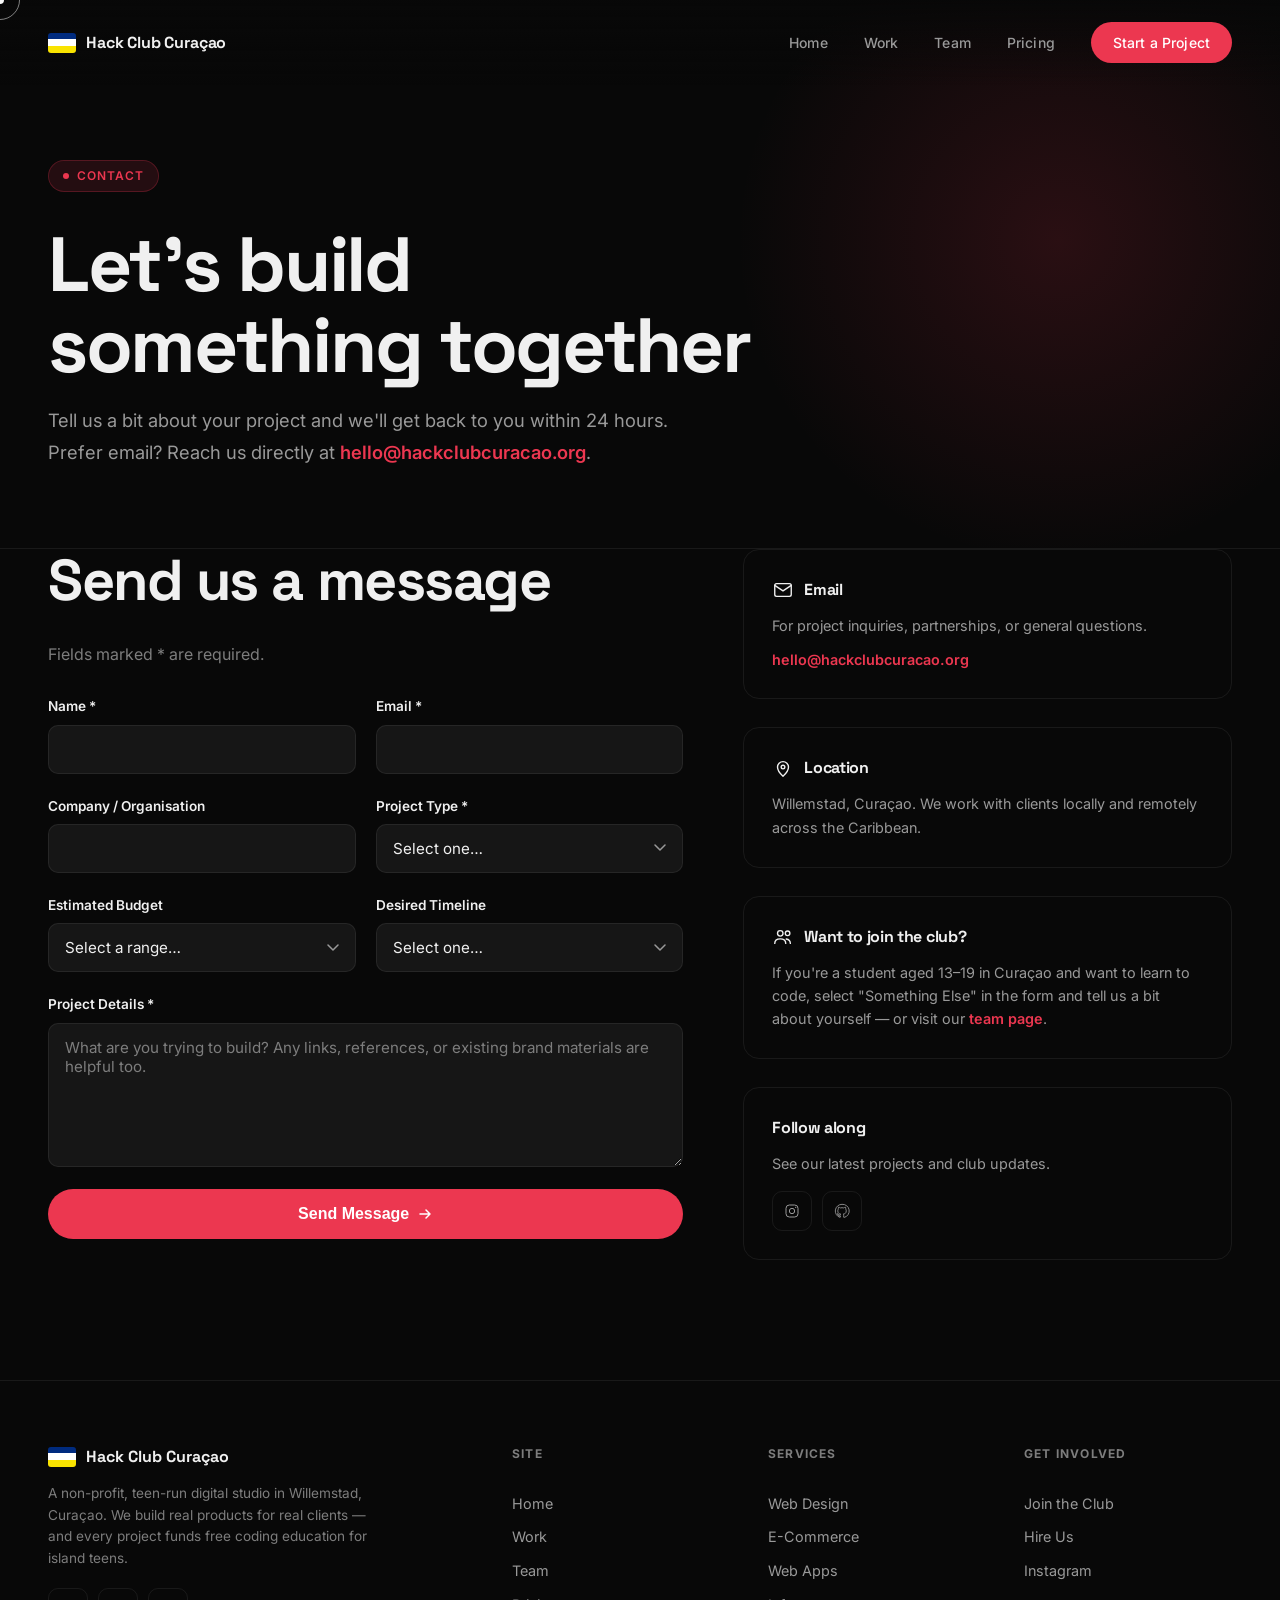
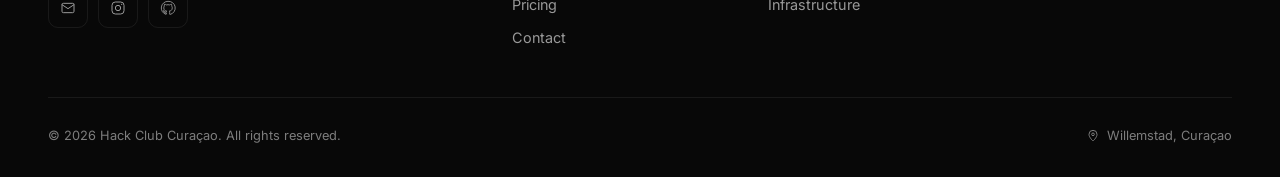
==== contact.html @ d3ace127 "lowk cooked" ====
<!DOCTYPE html>
<html lang="en">
<head>
  <meta charset="UTF-8" />
  <meta name="viewport" content="width=device-width, initial-scale=1.0" />
  <title>Contact — Hack Club Curaçao</title>
  <meta name="description" content="Get in touch with Hack Club Curaçao to start a project, ask about joining the club, or say hello. We typically reply within 24 hours." />
  <link rel="preconnect" href="https://fonts.googleapis.com" />
  <link rel="preconnect" href="https://fonts.gstatic.com" crossorigin />
  <link href="https://fonts.googleapis.com/css2?family=Inter:wght@300;400;500;600;700;800;900&family=Space+Grotesk:wght@400;500;600;700&display=swap" rel="stylesheet" />
  <link rel="stylesheet" href="assets/css/style.css" />
</head>
<body>

  <a href="#main" class="skip-link">Skip to content</a>
  <div class="progress-bar" id="progress"></div>

  <!-- Nav -->
  <nav id="nav">
    <a href="index.html" class="nav-logo">
      <div class="nav-logo-flag">
        <div class="flag-blue"></div>
        <div class="flag-white"></div>
        <div class="flag-yellow"></div>
      </div>
      Hack Club Curaçao
    </a>
    <button id="navToggle" class="nav-toggle" aria-label="Toggle navigation menu" aria-expanded="false" aria-controls="navLinks">
      <svg class="icon icon-menu" viewBox="0 0 24 24" fill="none" xmlns="http://www.w3.org/2000/svg" aria-hidden="true"><path d="M3 6h18M3 12h18M3 18h18" stroke="currentColor" stroke-width="1.8" stroke-linecap="round"/></svg>
      <svg class="icon icon-close" viewBox="0 0 24 24" fill="none" xmlns="http://www.w3.org/2000/svg" aria-hidden="true"><path d="M6 6l12 12M18 6L6 18" stroke="currentColor" stroke-width="1.8" stroke-linecap="round"/></svg>
    </button>
    <div class="nav-links" id="navLinks">
      <a href="index.html">Home</a>
      <a href="work.html">Work</a>
      <a href="team.html">Team</a>
      <a href="pricing.html">Pricing</a>
      <a href="contact.html" class="nav-cta active">Start a Project</a>
    </div>
  </nav>

  <main id="main">

  <!-- Page Hero -->
  <section class="page-hero">
    <div class="hero-glow"></div>
    <div class="hero-content">
      <div class="hero-eyebrow">
        <span class="hero-eyebrow-dot"></span>
        Contact
      </div>
      <h1>Let's build<br/>something together</h1>
      <p class="hero-sub">
        Tell us a bit about your project and we'll get back to you within 24 hours.
        Prefer email? Reach us directly at <a href="mailto:hello@hackclubcuracao.org" style="color:var(--red);text-decoration:none;font-weight:600">hello@hackclubcuracao.org</a>.
      </p>
    </div>
  </section>

  <!-- Contact Grid -->
  <section style="padding-top:0">
    <div class="contact-grid">

      <form class="contact-form reveal" id="contactForm">
        <h2 style="margin-bottom:8px">Send us a message</h2>
        <p style="color:var(--muted);margin-bottom:8px">Fields marked * are required.</p>

        <div class="field-row">
          <div class="field">
            <label for="name">Name *</label>
            <input type="text" id="name" name="name" required autocomplete="name" />
          </div>
          <div class="field">
            <label for="email">Email *</label>
            <input type="email" id="email" name="email" required autocomplete="email" />
          </div>
        </div>

        <div class="field-row">
          <div class="field">
            <label for="company">Company / Organisation</label>
            <input type="text" id="company" name="company" autocomplete="organization" />
          </div>
          <div class="field">
            <label for="projectType">Project Type *</label>
            <select id="projectType" name="projectType" required>
              <option value="" selected disabled>Select one…</option>
              <option value="landing">Landing Page / Marketing Site</option>
              <option value="ecommerce">E-Commerce Store</option>
              <option value="webapp">Web Application</option>
              <option value="infra">Back-End / Infrastructure</option>
              <option value="audit">Security / Performance Audit</option>
              <option value="ai">AI Integration</option>
              <option value="other">Something Else</option>
            </select>
          </div>
        </div>

        <div class="field-row">
          <div class="field">
            <label for="budget">Estimated Budget</label>
            <select id="budget" name="budget">
              <option value="" selected disabled>Select a range…</option>
              <option value="under-500">Under $500</option>
              <option value="500-1500">$500 – $1,500</option>
              <option value="1500-3000">$1,500 – $3,000</option>
              <option value="3000-plus">$3,000+</option>
              <option value="not-sure">Not sure yet</option>
            </select>
          </div>
          <div class="field">
            <label for="timeline">Desired Timeline</label>
            <select id="timeline" name="timeline">
              <option value="" selected disabled>Select one…</option>
              <option value="asap">As soon as possible</option>
              <option value="1month">Within a month</option>
              <option value="flexible">Flexible</option>
            </select>
          </div>
        </div>

        <div class="field">
          <label for="message">Project Details *</label>
          <textarea id="message" name="message" rows="6" required placeholder="What are you trying to build? Any links, references, or existing brand materials are helpful too."></textarea>
        </div>

        <button type="submit" class="btn-primary btn-block">
          Send Message
          <svg width="16" height="16" viewBox="0 0 16 16" fill="none" aria-hidden="true"><path d="M3 8h10M9 4l4 4-4 4" stroke="currentColor" stroke-width="1.5" stroke-linecap="round" stroke-linejoin="round"/></svg>
        </button>

        <p class="form-note" id="formStatus" role="status" hidden></p>
      </form>

      <div class="contact-info reveal">

        <div class="info-card">
          <h3>
            <svg class="icon" viewBox="0 0 24 24" fill="none" xmlns="http://www.w3.org/2000/svg" aria-hidden="true"><rect x="3" y="5" width="18" height="14" rx="2" stroke="currentColor" stroke-width="1.5"/><path d="M3 7l9 6 9-6" stroke="currentColor" stroke-width="1.5" stroke-linecap="round" stroke-linejoin="round"/></svg>
            Email
          </h3>
          <p>For project inquiries, partnerships, or general questions.</p>
          <a href="mailto:hello@hackclubcuracao.org" style="color:var(--red);text-decoration:none;font-weight:600">hello@hackclubcuracao.org</a>
        </div>

        <div class="info-card">
          <h3>
            <svg class="icon" viewBox="0 0 24 24" fill="none" xmlns="http://www.w3.org/2000/svg" aria-hidden="true"><path d="M12 21s-6-5.2-6-10a6 6 0 1 1 12 0c0 4.8-6 10-6 10z" stroke="currentColor" stroke-width="1.5" stroke-linejoin="round"/><circle cx="12" cy="11" r="2" stroke="currentColor" stroke-width="1.5"/></svg>
            Location
          </h3>
          <p>Willemstad, Curaçao. We work with clients locally and remotely across the Caribbean.</p>
        </div>

        <div class="info-card">
          <h3>
            <svg class="icon" viewBox="0 0 24 24" fill="none" xmlns="http://www.w3.org/2000/svg" aria-hidden="true"><circle cx="9" cy="8" r="3" stroke="currentColor" stroke-width="1.5"/><path d="M3 19c0-3 2.5-5 6-5s6 2 6 5" stroke="currentColor" stroke-width="1.5" stroke-linecap="round"/><circle cx="17" cy="8" r="2.5" stroke="currentColor" stroke-width="1.5"/><path d="M15.5 14.2c2.5.4 4.5 2.2 4.5 4.8" stroke="currentColor" stroke-width="1.5" stroke-linecap="round"/></svg>
            Want to join the club?
          </h3>
          <p>If you're a student aged 13–19 in Curaçao and want to learn to code, select "Something Else" in the form and tell us a bit about yourself — or visit our <a href="team.html#join" style="color:var(--red);text-decoration:none;font-weight:600">team page</a>.</p>
        </div>

        <div class="info-card">
          <h3>Follow along</h3>
          <p>See our latest projects and club updates.</p>
          <div class="info-socials">
            <a href="https://instagram.com/hackclubcuracao" aria-label="Hack Club Curaçao on Instagram" target="_blank" rel="noopener">
              <svg class="icon-sm" viewBox="0 0 24 24" fill="none" xmlns="http://www.w3.org/2000/svg" aria-hidden="true"><rect x="3" y="3" width="18" height="18" rx="5" stroke="currentColor" stroke-width="1.5"/><circle cx="12" cy="12" r="4" stroke="currentColor" stroke-width="1.5"/><circle cx="17.5" cy="6.5" r="1" fill="currentColor"/></svg>
            </a>
            <a href="https://github.com/" aria-label="Hack Club Curaçao on GitHub" target="_blank" rel="noopener">
              <svg class="icon-sm" viewBox="0 0 24 24" fill="none" xmlns="http://www.w3.org/2000/svg" aria-hidden="true"><path d="M12 2a10 10 0 0 0-3.16 19.5c.5.1.68-.22.68-.48v-1.7c-2.78.6-3.37-1.18-3.37-1.18-.46-1.16-1.11-1.47-1.11-1.47-.91-.62.07-.6.07-.6 1 .07 1.53 1.03 1.53 1.03.9 1.52 2.36 1.08 2.94.83.09-.65.35-1.08.63-1.33-2.22-.25-4.55-1.11-4.55-4.92 0-1.09.39-1.98 1.03-2.68-.1-.25-.45-1.27.1-2.65 0 0 .84-.27 2.75 1.02a9.6 9.6 0 0 1 5 0c1.91-1.29 2.75-1.02 2.75-1.02.55 1.38.2 2.4.1 2.65.64.7 1.03 1.59 1.03 2.68 0 3.82-2.34 4.66-4.57 4.91.36.31.68.92.68 1.85v2.75c0 .26.18.58.69.48A10 10 0 0 0 12 2z" stroke="currentColor" stroke-width="1.3" stroke-linejoin="round"/></svg>
            </a>
          </div>
        </div>

      </div>
    </div>
  </section>

  </main>

  <!-- Footer -->
  <footer>
    <div class="footer-grid">
      <div class="footer-brand">
        <a href="index.html" class="footer-logo">
          <div class="nav-logo-flag">
            <div class="flag-blue"></div>
            <div class="flag-white"></div>
            <div class="flag-yellow"></div>
          </div>
          Hack Club Curaçao
        </a>
        <p class="footer-sub">A non-profit, teen-run digital studio in Willemstad, Curaçao. We build real products for real clients — and every project funds free coding education for island teens.</p>
        <div class="info-socials">
          <a href="mailto:hello@hackclubcuracao.org" aria-label="Email Hack Club Curaçao">
            <svg class="icon-sm" viewBox="0 0 24 24" fill="none" xmlns="http://www.w3.org/2000/svg" aria-hidden="true"><rect x="3" y="5" width="18" height="14" rx="2" stroke="currentColor" stroke-width="1.5"/><path d="M3 7l9 6 9-6" stroke="currentColor" stroke-width="1.5" stroke-linecap="round" stroke-linejoin="round"/></svg>
          </a>
          <a href="https://instagram.com/hackclubcuracao" aria-label="Hack Club Curaçao on Instagram" target="_blank" rel="noopener">
            <svg class="icon-sm" viewBox="0 0 24 24" fill="none" xmlns="http://www.w3.org/2000/svg" aria-hidden="true"><rect x="3" y="3" width="18" height="18" rx="5" stroke="currentColor" stroke-width="1.5"/><circle cx="12" cy="12" r="4" stroke="currentColor" stroke-width="1.5"/><circle cx="17.5" cy="6.5" r="1" fill="currentColor"/></svg>
          </a>
          <a href="https://github.com/" aria-label="Hack Club Curaçao on GitHub" target="_blank" rel="noopener">
            <svg class="icon-sm" viewBox="0 0 24 24" fill="none" xmlns="http://www.w3.org/2000/svg" aria-hidden="true"><path d="M12 2a10 10 0 0 0-3.16 19.5c.5.1.68-.22.68-.48v-1.7c-2.78.6-3.37-1.18-3.37-1.18-.46-1.16-1.11-1.47-1.11-1.47-.91-.62.07-.6.07-.6 1 .07 1.53 1.03 1.53 1.03.9 1.52 2.36 1.08 2.94.83.09-.65.35-1.08.63-1.33-2.22-.25-4.55-1.11-4.55-4.92 0-1.09.39-1.98 1.03-2.68-.1-.25-.45-1.27.1-2.65 0 0 .84-.27 2.75 1.02a9.6 9.6 0 0 1 5 0c1.91-1.29 2.75-1.02 2.75-1.02.55 1.38.2 2.4.1 2.65.64.7 1.03 1.59 1.03 2.68 0 3.82-2.34 4.66-4.57 4.91.36.31.68.92.68 1.85v2.75c0 .26.18.58.69.48A10 10 0 0 0 12 2z" stroke="currentColor" stroke-width="1.3" stroke-linejoin="round"/></svg>
          </a>
        </div>
      </div>
      <div class="footer-col">
        <h4>Site</h4>
        <a href="index.html">Home</a>
        <a href="work.html">Work</a>
        <a href="team.html">Team</a>
        <a href="pricing.html">Pricing</a>
        <a href="contact.html">Contact</a>
      </div>
      <div class="footer-col">
        <h4>Services</h4>
        <a href="index.html#services">Web Design</a>
        <a href="index.html#services">E-Commerce</a>
        <a href="index.html#services">Web Apps</a>
        <a href="index.html#services">Infrastructure</a>
      </div>
      <div class="footer-col">
        <h4>Get Involved</h4>
        <a href="team.html#join">Join the Club</a>
        <a href="contact.html">Hire Us</a>
        <a href="https://instagram.com/hackclubcuracao" target="_blank" rel="noopener">Instagram</a>
      </div>
    </div>
    <div class="footer-bottom">
      <div>© 2026 Hack Club Curaçao. All rights reserved.</div>
      <div class="footer-bottom-links">
        <span style="display:inline-flex;align-items:center;gap:6px"><svg class="icon-sm" viewBox="0 0 24 24" fill="none" xmlns="http://www.w3.org/2000/svg" aria-hidden="true"><path d="M12 21s-6-5.2-6-10a6 6 0 1 1 12 0c0 4.8-6 10-6 10z" stroke="currentColor" stroke-width="1.5" stroke-linejoin="round"/><circle cx="12" cy="11" r="2" stroke="currentColor" stroke-width="1.5"/></svg>Willemstad, Curaçao</span>
      </div>
    </div>
  </footer>

  <script src="assets/js/main.js"></script>
</body>
</html>
---- assets/css/style.css ----
/* ============================================================
   HACK CLUB CURAÇAO — SHARED DESIGN SYSTEM
   Dark, high-contrast, Hack Club red (#ec3750) accent.
   Fonts: Inter (body) + Space Grotesk (display)
   ============================================================ */

*, *::before, *::after { box-sizing: border-box; margin: 0; padding: 0; }

:root {
  --red: #ec3750;
  --red-dim: #c42d42;
  --bg: #080808;
  --bg2: #0f0f0f;
  --bg3: #161616;
  --surface: #1a1a1a;
  --border: rgba(255,255,255,0.07);
  --border-strong: rgba(255,255,255,0.14);
  --text: #f0f0f0;
  --muted: #7d7d7d;   /* AA-compliant on --bg */
  --mid: #999;
  --success: #33d17a;
  --radius: 16px;
  --max: 1280px;
}

html { scroll-behavior: smooth; }

@media (prefers-reduced-motion: reduce) {
  html { scroll-behavior: auto; }
  *, *::before, *::after {
    animation-duration: .001ms !important;
    animation-iteration-count: 1 !important;
    transition-duration: .001ms !important;
    scroll-behavior: auto !important;
  }
}

body {
  background: var(--bg);
  color: var(--text);
  font-family: 'Inter', sans-serif;
  font-size: 16px;
  line-height: 1.5;
  overflow-x: hidden;
}

img, svg { display: block; max-width: 100%; }
a { cursor: pointer; }
ul { list-style: none; }

/* ─── SKIP LINK (a11y) ─── */
.skip-link {
  position: absolute; left: 50%; top: -60px; transform: translateX(-50%);
  background: var(--red); color: #fff; padding: 10px 20px;
  border-radius: 0 0 10px 10px; font-size: .85rem; font-weight: 600;
  text-decoration: none; z-index: 1000; transition: top .2s;
}
.skip-link:focus { top: 0; }

/* ─── FOCUS STATES (a11y) ─── */
a:focus-visible,
button:focus-visible,
input:focus-visible,
textarea:focus-visible,
select:focus-visible,
.filter-btn:focus-visible,
.faq-question:focus-visible {
  outline: 2px solid var(--red);
  outline-offset: 3px;
  border-radius: 4px;
}

/* ─── CUSTOM CURSOR (desktop only, hover-capable, motion ok) ─── */
@media (hover: hover) and (pointer: fine) {
  body.has-fine-cursor { cursor: none; }
  .cursor {
    position: fixed; top: 0; left: 0; pointer-events: none; z-index: 9999;
    mix-blend-mode: difference;
  }
  .cursor-dot {
    width: 8px; height: 8px; background: #fff; border-radius: 50%;
    position: absolute; transform: translate(-50%,-50%);
    transition: width .15s, height .15s;
  }
  .cursor-ring {
    width: 40px; height: 40px; border: 1.5px solid rgba(255,255,255,0.5);
    border-radius: 50%; position: absolute;
    transform: translate(-50%,-50%);
    transition: width .3s cubic-bezier(.25,.1,.25,1),
                height .3s cubic-bezier(.25,.1,.25,1),
                opacity .3s;
  }
  body.cursor-hover .cursor-dot { width: 16px; height: 16px; }
  body.cursor-hover .cursor-ring { width: 60px; height: 60px; opacity: 0; }
}
@media (prefers-reduced-motion: reduce) {
  body.has-fine-cursor { cursor: auto; }
  .cursor { display: none; }
}

/* ─── NAV ─── */
nav {
  position: fixed; top: 0; left: 0; right: 0; z-index: 100;
  padding: 22px 48px;
  display: flex; align-items: center; justify-content: space-between;
  background: linear-gradient(to bottom, rgba(8,8,8,.95) 0%, transparent 100%);
  transition: background .4s, backdrop-filter .4s, border-color .4s;
}
nav.scrolled {
  background: rgba(8,8,8,.88);
  backdrop-filter: blur(20px);
  border-bottom: 1px solid var(--border);
}
.nav-logo {
  display: flex; align-items: center; gap: 10px;
  font-family: 'Space Grotesk', sans-serif;
  font-weight: 700; font-size: 1rem; letter-spacing: -.01em;
  text-decoration: none; color: var(--text);
  z-index: 110;
}
.nav-logo-flag {
  width: 28px; height: 20px; border-radius: 3px; overflow: hidden;
  display: flex; flex-direction: column; flex-shrink: 0;
}
.flag-blue { flex: 1; background: #002b7f; }
.flag-white { flex: 1; background: #fff; }
.flag-yellow { flex: 1; background: #f9e300; }

.nav-links { display: flex; align-items: center; gap: 36px; }
.nav-links a {
  color: var(--mid); text-decoration: none; font-size: .875rem;
  font-weight: 500; letter-spacing: .01em;
  transition: color .2s;
}
.nav-links a:hover, .nav-links a.active { color: var(--text); }
.nav-links a.active { color: var(--red); }
.nav-cta {
  background: var(--red); color: #fff !important;
  padding: 10px 22px; border-radius: 100px;
  font-size: .875rem; font-weight: 600;
  transition: background .2s, transform .2s !important;
}
.nav-cta:hover { background: var(--red-dim) !important; transform: translateY(-1px); }
.nav-cta.active { color: #fff !important; }

.nav-toggle {
  display: none; align-items: center; justify-content: center;
  width: 44px; height: 44px; border-radius: 12px;
  background: transparent; border: 1px solid var(--border);
  color: var(--text); z-index: 110; flex-shrink: 0;
}
.nav-toggle .icon-close { display: none; }
.nav-toggle.open .icon-menu { display: none; }
.nav-toggle.open .icon-close { display: block; }

/* ─── BUTTONS ─── */
.btn-primary {
  background: var(--red); color: #fff;
  padding: 16px 32px; border-radius: 100px;
  font-size: 1rem; font-weight: 600; text-decoration: none;
  display: inline-flex; align-items: center; gap: 8px;
  transition: background .2s, transform .2s, box-shadow .2s;
  border: none; cursor: pointer; min-height: 44px;
}
.btn-primary:hover {
  background: var(--red-dim); transform: translateY(-2px);
  box-shadow: 0 12px 40px rgba(236,55,80,.35);
}
.btn-ghost {
  color: var(--mid); padding: 16px 24px; border-radius: 100px;
  font-size: 1rem; font-weight: 500; text-decoration: none;
  display: inline-flex; align-items: center; gap: 8px;
  border: 1px solid var(--border);
  transition: color .2s, border-color .2s, transform .2s;
  cursor: pointer; min-height: 44px; background: transparent;
}
.btn-ghost:hover { color: var(--text); border-color: var(--border-strong); transform: translateY(-2px); }
.btn-block { width: 100%; justify-content: center; }

/* ─── HERO (home) ─── */
.hero {
  min-height: 100svh;
  display: flex; flex-direction: column; justify-content: center;
  padding: 140px 48px 80px;
  position: relative; overflow: hidden;
}
.hero-noise {
  position: absolute; inset: 0; pointer-events: none; z-index: 0;
  background-image: url("data:image/svg+xml,%3Csvg viewBox='0 0 256 256' xmlns='http://www.w3.org/2000/svg'%3E%3Cfilter id='n'%3E%3CfeTurbulence type='fractalNoise' baseFrequency='.75' numOctaves='4' stitchTiles='stitch'/%3E%3C/filter%3E%3Crect width='100%25' height='100%25' filter='url(%23n)' opacity='.03'/%3E%3C/svg%3E");
  background-size: 200px;
}
.hero-glow {
  position: absolute; top: -20%; right: -10%;
  width: 700px; height: 700px;
  background: radial-gradient(circle, rgba(236,55,80,.15) 0%, transparent 65%);
  pointer-events: none; z-index: 0;
  animation: glow-pulse 6s ease-in-out infinite;
}
@keyframes glow-pulse {
  0%, 100% { opacity: 1; transform: scale(1); }
  50% { opacity: .7; transform: scale(1.08); }
}
.hero-content { position: relative; z-index: 1; max-width: 1100px; }
.hero-eyebrow {
  display: inline-flex; align-items: center; gap: 8px;
  background: rgba(236,55,80,.12); border: 1px solid rgba(236,55,80,.25);
  color: var(--red); padding: 6px 14px; border-radius: 100px;
  font-size: .75rem; font-weight: 600; letter-spacing: .08em;
  text-transform: uppercase; margin-bottom: 32px;
  opacity: 0; transform: translateY(16px);
  animation: fade-up .6s .1s forwards;
}
.hero-eyebrow-dot {
  width: 6px; height: 6px; background: var(--red);
  border-radius: 50%; animation: blink 1.4s infinite;
}
@keyframes blink { 0%,100%{opacity:1} 50%{opacity:.3} }
.hero-title {
  font-family: 'Space Grotesk', sans-serif;
  font-size: clamp(3rem, 8vw, 7.5rem);
  font-weight: 700; line-height: 1.02; letter-spacing: -.03em;
  margin-bottom: 28px;
}
.hero-title .word {
  display: inline-block;
  opacity: 0; transform: translateY(40px);
  animation: fade-up .7s forwards;
}
.hero-title .accent { color: var(--red); }
.hero-sub {
  font-size: clamp(1rem, 1.8vw, 1.25rem);
  color: var(--mid); max-width: 560px; line-height: 1.7;
  font-weight: 400;
  opacity: 0; transform: translateY(20px);
  animation: fade-up .7s .65s forwards;
}
.hero-actions {
  margin-top: 44px; display: flex; align-items: center; gap: 16px;
  flex-wrap: wrap;
  opacity: 0; transform: translateY(20px);
  animation: fade-up .7s .8s forwards;
}
.hero-scroll {
  position: absolute; bottom: 40px; left: 48px;
  display: flex; align-items: center; gap: 12px;
  color: var(--muted); font-size: .75rem; font-weight: 500;
  letter-spacing: .06em; text-transform: uppercase;
  opacity: 0; animation: fade-in 1s 1.4s forwards;
}
.scroll-line {
  width: 40px; height: 1px; background: var(--muted);
  position: relative; overflow: hidden;
}
.scroll-line::after {
  content: ''; position: absolute; inset: 0;
  background: var(--red);
  animation: slide-right 1.8s ease-in-out infinite;
}
@keyframes slide-right {
  0% { transform: translateX(-100%); }
  100% { transform: translateX(100%); }
}
@keyframes fade-up { to { opacity: 1; transform: translateY(0); } }
@keyframes fade-in { to { opacity: 1; } }

/* ─── PAGE HERO (sub-pages) ─── */
.page-hero {
  padding: 160px 48px 80px;
  position: relative; overflow: hidden;
  border-bottom: 1px solid var(--border);
}
.page-hero-content { position: relative; z-index: 1; max-width: 800px; }
.page-hero h1 {
  font-family: 'Space Grotesk', sans-serif;
  font-size: clamp(2.5rem, 6vw, 5rem);
  font-weight: 700; line-height: 1.05; letter-spacing: -.03em;
  margin-bottom: 20px;
}
.page-hero h1 .accent { color: var(--red); }
.page-hero p {
  color: var(--mid); font-size: clamp(1rem, 1.6vw, 1.15rem);
  line-height: 1.7; max-width: 620px;
}

/* ─── MARQUEE ─── */
.marquee-section {
  border-top: 1px solid var(--border);
  border-bottom: 1px solid var(--border);
  background: var(--bg2);
  padding: 20px 0; overflow: hidden;
}
.marquee-track {
  display: flex; gap: 0;
  animation: marquee 24s linear infinite;
  width: max-content;
}
.marquee-item {
  display: flex; align-items: center; gap: 12px;
  padding: 0 32px; white-space: nowrap;
  font-size: .8rem; font-weight: 600; letter-spacing: .08em;
  text-transform: uppercase; color: var(--muted);
}
.marquee-item span { color: var(--red); font-size: 1.2em; }
@keyframes marquee {
  from { transform: translateX(0); }
  to { transform: translateX(-50%); }
}

/* ─── SECTIONS COMMON ─── */
section { padding: 120px 48px; }
.section-head { display: flex; align-items: flex-end; justify-content: space-between; gap: 40px; flex-wrap: wrap; margin-bottom: 60px; }
.section-label {
  font-size: .7rem; font-weight: 700; letter-spacing: .12em;
  text-transform: uppercase; color: var(--red);
  margin-bottom: 20px; display: flex; align-items: center; gap: 10px;
}
.section-label::before {
  content: ''; display: block; width: 24px; height: 1px; background: var(--red);
}
h2 {
  font-family: 'Space Grotesk', sans-serif;
  font-size: clamp(2rem, 4.5vw, 3.8rem);
  font-weight: 700; line-height: 1.1; letter-spacing: -.025em;
}
h3 { font-family: 'Space Grotesk', sans-serif; font-weight: 700; letter-spacing: -.02em; }
.reveal {
  opacity: 0; transform: translateY(32px);
  transition: opacity .8s cubic-bezier(.16,1,.3,1),
              transform .8s cubic-bezier(.16,1,.3,1);
}
.reveal.visible { opacity: 1; transform: none; }
.lead { color: var(--mid); font-size: 1.05rem; line-height: 1.7; max-width: 640px; }
.icon { width: 22px; height: 22px; flex-shrink: 0; }
.icon-sm { width: 16px; height: 16px; }
.icon-lg { width: 28px; height: 28px; }

/* ─── ABOUT / MISSION ─── */
.about { background: var(--bg2); }
.about-grid {
  display: grid; grid-template-columns: 1fr 1fr;
  gap: 80px; align-items: center; margin-top: 60px;
}
.about-text p {
  color: var(--mid); font-size: 1.05rem; line-height: 1.8;
  margin-bottom: 20px;
}
.about-text p strong { color: var(--text); font-weight: 600; }
.about-stats {
  display: grid; grid-template-columns: 1fr 1fr;
  gap: 2px; border-radius: var(--radius); overflow: hidden;
}
.stat-card {
  background: var(--surface); padding: 36px 32px;
  display: flex; flex-direction: column; gap: 12px;
}
.stat-card:first-child { border-radius: 14px 0 0 0; }
.stat-card:nth-child(2) { border-radius: 0 14px 0 0; }
.stat-card:nth-child(3) { border-radius: 0 0 0 14px; }
.stat-card:last-child { border-radius: 0 0 14px 0; }
.stat-card .icon { color: var(--red); }
.stat-num {
  font-family: 'Space Grotesk', sans-serif;
  font-size: 2.4rem; font-weight: 700; line-height: 1;
  color: var(--red); letter-spacing: -.03em;
}
.stat-label { font-size: .8rem; color: var(--muted); font-weight: 500; }

/* ─── SERVICES ─── */
.services-grid {
  display: grid;
  grid-template-columns: repeat(auto-fit, minmax(320px, 1fr));
  gap: 2px;
}
.service-card {
  background: var(--bg3); padding: 48px 40px;
  border: 1px solid var(--border);
  position: relative; overflow: hidden;
  transition: border-color .3s, background .3s;
}
.service-card:hover, .service-card:focus-within { border-color: rgba(236,55,80,.3); background: var(--surface); }
.service-card::before {
  content: ''; position: absolute; inset: 0;
  background: radial-gradient(600px circle at var(--mx,50%) var(--my,50%), rgba(236,55,80,.06), transparent 40%);
  opacity: 0; transition: opacity .4s;
}
.service-card:hover::before { opacity: 1; }
.service-icon {
  width: 52px; height: 52px; border-radius: 14px;
  background: rgba(236,55,80,.12); border: 1px solid rgba(236,55,80,.2);
  display: flex; align-items: center; justify-content: center;
  margin-bottom: 28px; color: var(--red);
}
.service-card h3 { font-size: 1.35rem; margin-bottom: 12px; }
.service-card p { color: var(--mid); font-size: .9rem; line-height: 1.7; }
.service-tags { margin-top: 24px; display: flex; flex-wrap: wrap; gap: 8px; }
.tag {
  font-size: .72rem; font-weight: 600; letter-spacing: .05em;
  text-transform: uppercase; padding: 5px 12px; border-radius: 100px;
  background: rgba(255,255,255,.05); color: var(--mid);
  border: 1px solid var(--border);
}
.service-arrow {
  position: absolute; bottom: 32px; right: 32px;
  width: 36px; height: 36px; border-radius: 50%;
  border: 1px solid var(--border);
  display: flex; align-items: center; justify-content: center;
  color: var(--muted);
  transition: background .2s, border-color .2s, color .2s, transform .2s;
}
.service-card:hover .service-arrow {
  background: var(--red); border-color: var(--red);
  color: #fff; transform: rotate(-45deg);
}

/* ─── WORK / PORTFOLIO ─── */
.work-filters {
  display: flex; flex-wrap: wrap; gap: 10px; margin-bottom: 48px;
}
.filter-btn {
  background: transparent; border: 1px solid var(--border); color: var(--mid);
  padding: 10px 20px; border-radius: 100px; font-size: .85rem; font-weight: 600;
  cursor: pointer; transition: all .2s; min-height: 44px;
}
.filter-btn:hover { color: var(--text); border-color: var(--border-strong); }
.filter-btn.active { background: var(--red); border-color: var(--red); color: #fff; }

.work-grid {
  display: grid; grid-template-columns: repeat(auto-fit, minmax(340px, 1fr));
  gap: 28px;
}
.work-card {
  display: flex; flex-direction: column; border-radius: var(--radius);
  overflow: hidden; border: 1px solid var(--border);
  background: var(--bg3); text-decoration: none; color: var(--text);
  transition: border-color .3s, transform .3s;
}
.work-card:hover { border-color: rgba(236,55,80,.35); transform: translateY(-4px); }
.work-card[hidden] { display: none; }
.work-thumb {
  height: 200px; position: relative; overflow: hidden;
  display: flex; align-items: center; justify-content: center;
  color: rgba(255,255,255,.5);
}
.work-thumb .icon-lg { width: 44px; height: 44px; }
.work-thumb::after {
  content: ''; position: absolute; inset: 0;
  background-image: url("data:image/svg+xml,%3Csvg viewBox='0 0 256 256' xmlns='http://www.w3.org/2000/svg'%3E%3Cfilter id='n'%3E%3CfeTurbulence type='fractalNoise' baseFrequency='.9' numOctaves='3'/%3E%3C/filter%3E%3Crect width='100%25' height='100%25' filter='url(%23n)' opacity='.06'/%3E%3C/svg%3E");
}
.work-body { padding: 28px 28px 32px; display: flex; flex-direction: column; gap: 12px; flex: 1; }
.work-cat { font-size: .7rem; font-weight: 700; letter-spacing: .1em; text-transform: uppercase; color: var(--red); }
.work-body h3 { font-size: 1.2rem; }
.work-body p { color: var(--mid); font-size: .9rem; line-height: 1.6; flex: 1; }
.work-tags { display: flex; flex-wrap: wrap; gap: 8px; margin-top: 4px; }
.work-link {
  margin-top: 8px; display: inline-flex; align-items: center; gap: 8px;
  font-size: .85rem; font-weight: 600; color: var(--text);
}
.work-link .icon-sm { transition: transform .2s; color: var(--red); }
.work-card:hover .work-link .icon-sm { transform: translateX(4px); }

/* ─── TEAM ─── */
.team-grid {
  display: grid; grid-template-columns: repeat(auto-fit, minmax(240px, 1fr));
  gap: 28px;
}
.team-card {
  background: var(--bg3); border: 1px solid var(--border); border-radius: var(--radius);
  padding: 32px 28px; display: flex; flex-direction: column; gap: 4px;
  transition: border-color .3s, background .3s;
}
.team-card:hover { border-color: rgba(236,55,80,.3); background: var(--surface); }
.team-avatar {
  width: 64px; height: 64px; border-radius: 50%;
  display: flex; align-items: center; justify-content: center;
  font-family: 'Space Grotesk', sans-serif; font-weight: 700; font-size: 1.2rem;
  color: #fff; margin-bottom: 20px;
}
.team-card h3 { font-size: 1.1rem; margin-bottom: 2px; }
.team-role { font-size: .8rem; color: var(--red); font-weight: 600; margin-bottom: 12px; }
.team-card p { color: var(--mid); font-size: .85rem; line-height: 1.6; flex: 1; }
.team-socials { display: flex; gap: 10px; margin-top: 18px; }
.team-socials a {
  width: 36px; height: 36px; border-radius: 10px; border: 1px solid var(--border);
  display: flex; align-items: center; justify-content: center; color: var(--mid);
  transition: color .2s, border-color .2s;
}
.team-socials a:hover { color: var(--text); border-color: var(--border-strong); }

/* ─── JOIN CTA (team page) ─── */
.join-banner {
  background: linear-gradient(135deg, rgba(236,55,80,.12), rgba(236,55,80,.02));
  border: 1px solid rgba(236,55,80,.2); border-radius: var(--radius);
  padding: 56px 48px; text-align: center; margin-top: 80px;
}
.join-banner h3 { font-size: clamp(1.5rem, 3vw, 2.2rem); margin-bottom: 14px; }
.join-banner p { color: var(--mid); max-width: 520px; margin: 0 auto 28px; line-height: 1.7; }

/* ─── TESTIMONIALS ─── */
.testimonial-grid {
  display: grid; grid-template-columns: repeat(auto-fit, minmax(300px, 1fr));
  gap: 2px;
}
.testimonial-card {
  background: var(--bg3); border: 1px solid var(--border); padding: 40px 36px;
  display: flex; flex-direction: column; gap: 24px;
}
.testimonial-stars { display: flex; gap: 4px; color: var(--red); }
.testimonial-card blockquote { font-size: 1rem; line-height: 1.7; color: var(--text); flex: 1; }
.testimonial-author { display: flex; align-items: center; gap: 14px; }
.testimonial-avatar {
  width: 44px; height: 44px; border-radius: 50%;
  display: flex; align-items: center; justify-content: center;
  font-family: 'Space Grotesk', sans-serif; font-weight: 700; font-size: .9rem;
  color: #fff; flex-shrink: 0;
}
.testimonial-author .name { font-size: .9rem; font-weight: 600; color: var(--text); }
.testimonial-author .role { font-size: .8rem; color: var(--muted); }

/* ─── NON-PROFIT BANNER ─── */
.nonprofit {
  background: var(--bg2);
  border-top: 1px solid var(--border);
  border-bottom: 1px solid var(--border);
}
.nonprofit-inner {
  display: grid; grid-template-columns: 1fr 1fr; gap: 80px; align-items: center;
}
.nonprofit-visual {
  position: relative; border-radius: 20px; overflow: hidden;
  background: linear-gradient(135deg, rgba(236,55,80,.15), rgba(236,55,80,.04));
  border: 1px solid rgba(236,55,80,.2);
  padding: 48px; display: flex; flex-direction: column; gap: 16px;
}
.np-badge {
  display: inline-flex; align-items: center; gap: 8px;
  background: rgba(236,55,80,.15); border: 1px solid rgba(236,55,80,.3);
  color: var(--red); font-size: .72rem; font-weight: 700;
  letter-spacing: .08em; text-transform: uppercase;
  padding: 6px 14px; border-radius: 100px; width: fit-content;
}
.np-big {
  font-family: 'Space Grotesk', sans-serif;
  font-size: clamp(2.4rem, 5vw, 4rem); font-weight: 700; line-height: 1.1;
  letter-spacing: -.03em; color: var(--text);
}
.np-big .accent { color: var(--red); }
.np-desc { color: var(--mid); font-size: .85rem; line-height: 1.6; }
.np-divider { height: 1px; background: var(--border); }
.np-members { display: flex; align-items: center; }
.np-avatar {
  width: 32px; height: 32px; border-radius: 50%;
  border: 2px solid var(--bg2); overflow: hidden;
  margin-left: -8px; background: var(--surface);
  display: flex; align-items: center; justify-content: center;
  font-size: .7rem; font-weight: 700; color: var(--red);
}
.np-avatar:first-child { margin-left: 0; }
.np-member-text { margin-left: 12px; font-size: .8rem; color: var(--muted); }
.np-member-text strong { color: var(--text); font-weight: 600; }
.nonprofit-text h2 { margin-bottom: 24px; }
.nonprofit-text p { color: var(--mid); font-size: 1rem; line-height: 1.8; margin-bottom: 16px; }
.nonprofit-text p strong { color: var(--text); }
.nonprofit-points { margin-top: 28px; display: flex; flex-direction: column; gap: 14px; }
.nonprofit-points li {
  display: flex; align-items: flex-start; gap: 12px;
  font-size: .9rem; color: var(--mid); line-height: 1.5;
}
.np-check {
  width: 22px; height: 22px; min-width: 22px; border-radius: 50%;
  background: rgba(236,55,80,.12); border: 1px solid rgba(236,55,80,.25);
  display: flex; align-items: center; justify-content: center;
  color: var(--red); margin-top: 1px;
}
.np-check .icon-sm { width: 12px; height: 12px; }

/* ─── PROCESS ─── */
.process { background: var(--bg); }
.process-steps { margin-top: 60px; display: flex; flex-direction: column; gap: 0; }
.step {
  display: grid; grid-template-columns: 80px 1fr;
  gap: 0; border-bottom: 1px solid var(--border);
  padding: 40px 0; align-items: start;
  transition: background .2s;
  position: relative;
}
.step::after {
  content: ''; position: absolute; left: 0; right: 0; bottom: 0;
  height: 1px; background: var(--red); transform: scaleX(0);
  transform-origin: left; transition: transform .4s cubic-bezier(.16,1,.3,1);
}
.step:hover::after, .step:focus-within::after { transform: scaleX(1); }
.step-num {
  font-family: 'Space Grotesk', sans-serif;
  font-size: 1rem; font-weight: 700; color: var(--muted);
  padding-top: 4px;
}
.step-body { display: flex; justify-content: space-between; align-items: start; gap: 40px; }
.step-title {
  font-family: 'Space Grotesk', sans-serif;
  font-size: clamp(1.2rem, 2.5vw, 1.8rem);
  font-weight: 700; letter-spacing: -.02em;
  margin-bottom: 10px;
}
.step-desc { color: var(--mid); font-size: .9rem; line-height: 1.7; max-width: 480px; }
.step-tag {
  font-size: .7rem; font-weight: 700; letter-spacing: .08em;
  text-transform: uppercase; color: var(--red);
  background: rgba(236,55,80,.1); border: 1px solid rgba(236,55,80,.2);
  padding: 6px 14px; border-radius: 100px;
  white-space: nowrap; align-self: center;
}

/* ─── PRICING ─── */
.pricing { background: var(--bg2); }
.pricing-grid {
  display: grid; grid-template-columns: repeat(auto-fit, minmax(280px, 1fr));
  gap: 2px; margin-top: 60px;
}
.plan {
  background: var(--bg3); border: 1px solid var(--border);
  padding: 40px 36px;
  display: flex; flex-direction: column; gap: 20px;
  position: relative; overflow: hidden;
  transition: border-color .3s;
}
.plan.featured {
  border-color: rgba(236,55,80,.4);
  background: linear-gradient(160deg, rgba(236,55,80,.08) 0%, var(--bg3) 60%);
}
.plan-badge {
  position: absolute; top: 20px; right: 20px;
  background: var(--red); color: #fff;
  font-size: .65rem; font-weight: 700; letter-spacing: .07em;
  text-transform: uppercase; padding: 4px 12px; border-radius: 100px;
}
.plan-name { font-size: .75rem; font-weight: 700; letter-spacing: .1em; text-transform: uppercase; color: var(--muted); }
.plan-price {
  font-family: 'Space Grotesk', sans-serif;
  font-size: 2.8rem; font-weight: 700; letter-spacing: -.03em;
  line-height: 1;
}
.plan-price sup { font-size: 1.2rem; vertical-align: super; font-weight: 500; }
.plan-price .period { font-size: .9rem; font-weight: 400; color: var(--muted); }
.plan-divider { height: 1px; background: var(--border); }
.plan-desc { color: var(--mid); font-size: .85rem; line-height: 1.6; }
.plan-features { display: flex; flex-direction: column; gap: 12px; }
.plan-features li,
.plan-feature {
  display: flex; align-items: flex-start; gap: 10px;
  font-size: .875rem; color: var(--mid); line-height: 1.5;
}
.feat-icon,
.plan-features li .icon-sm {
  color: var(--red); min-width: 16px; margin-top: 2px; flex-shrink: 0;
}
.plan-cta {
  margin-top: auto; padding: 14px 24px; border-radius: 100px;
  text-align: center; text-decoration: none; font-size: .875rem;
  font-weight: 600; transition: all .2s; display: block; min-height: 44px;
}
.plan-cta-ghost { border: 1px solid var(--border); color: var(--text); }
.plan-cta-ghost:hover { border-color: var(--border-strong); background: rgba(255,255,255,.04); }
.plan-cta-fill { background: var(--red); color: #fff; }
.plan-cta-fill:hover { background: var(--red-dim); box-shadow: 0 8px 30px rgba(236,55,80,.3); transform: translateY(-1px); }
.pricing-note { margin-top: 32px; text-align: center; color: var(--muted); font-size: .85rem; }
.pricing-note a { color: var(--red); text-decoration: none; }

/* ─── ADD-ONS ─── */
.addons-grid {
  display: grid; grid-template-columns: repeat(auto-fit, minmax(260px, 1fr));
  gap: 20px; margin-top: 40px;
}
.addon-card {
  border: 1px solid var(--border); border-radius: var(--radius);
  padding: 24px 26px; display: flex; flex-direction: column; gap: 8px;
}
.addon-card .addon-price { color: var(--red); font-weight: 700; font-family: 'Space Grotesk', sans-serif; }
.addon-card p { color: var(--mid); font-size: .85rem; line-height: 1.6; }

/* ─── FAQ ─── */
.faq-list { display: flex; flex-direction: column; gap: 0; max-width: 760px; }
.faq-item { border-bottom: 1px solid var(--border); }
.faq-question {
  width: 100%; display: flex; align-items: center; justify-content: space-between;
  gap: 20px; padding: 26px 0; background: none; border: none; cursor: pointer;
  text-align: left; color: var(--text); font-size: 1.05rem; font-weight: 600;
  font-family: 'Space Grotesk', sans-serif; min-height: 44px;
}
.faq-question .icon { color: var(--red); transition: transform .3s cubic-bezier(.16,1,.3,1); flex-shrink: 0; }
.faq-item.open .faq-question .icon { transform: rotate(180deg); }
.faq-answer {
  display: grid; grid-template-rows: 0fr; overflow: hidden;
  transition: grid-template-rows .35s cubic-bezier(.16,1,.3,1);
}
.faq-item.open .faq-answer { grid-template-rows: 1fr; }
.faq-answer-inner { overflow: hidden; }
.faq-answer p { color: var(--mid); font-size: .92rem; line-height: 1.7; padding-bottom: 26px; max-width: 640px; }

/* ─── CTA ─── */
.cta-section {
  padding: 160px 48px;
  background: var(--bg);
  text-align: center; position: relative; overflow: hidden;
}
.cta-glow {
  position: absolute; top: 50%; left: 50%; transform: translate(-50%,-50%);
  width: 600px; height: 400px;
  background: radial-gradient(ellipse, rgba(236,55,80,.12) 0%, transparent 70%);
  pointer-events: none;
}
.cta-content { position: relative; z-index: 1; }
.cta-section h2 { font-size: clamp(2.5rem, 5vw, 5rem); }
.cta-section p { color: var(--mid); font-size: 1.05rem; margin-top: 20px; max-width: 500px; margin-inline: auto; line-height: 1.7; }
.cta-actions { margin-top: 40px; display: flex; justify-content: center; gap: 14px; flex-wrap: wrap; }

/* ─── CONTACT FORM ─── */
.contact-grid {
  display: grid; grid-template-columns: 1.3fr 1fr; gap: 60px; align-items: start;
}
.contact-form { display: flex; flex-direction: column; gap: 22px; }
.field-row { display: grid; grid-template-columns: 1fr 1fr; gap: 20px; }
.field { display: flex; flex-direction: column; gap: 8px; }
.field label { font-size: .85rem; font-weight: 600; color: var(--text); }
.field label .req { color: var(--red); margin-left: 2px; }
.field .hint { font-size: .78rem; color: var(--muted); }
.field input, .field textarea, .field select {
  background: var(--bg3); border: 1px solid var(--border); border-radius: 10px;
  padding: 14px 16px; font-size: .95rem; color: var(--text); font-family: inherit;
  transition: border-color .2s, background .2s; min-height: 48px;
}
.field textarea { min-height: 140px; resize: vertical; }
.field input:focus, .field textarea:focus, .field select:focus {
  outline: none; border-color: var(--red); background: var(--surface);
}
.field input::placeholder, .field textarea::placeholder { color: var(--muted); }
.field select { appearance: none; cursor: pointer;
  background-image: url("data:image/svg+xml,%3Csvg xmlns='http://www.w3.org/2000/svg' width='12' height='8' viewBox='0 0 12 8' fill='none'%3E%3Cpath d='M1 1l5 5 5-5' stroke='%23999' stroke-width='1.5' stroke-linecap='round' stroke-linejoin='round'/%3E%3C/svg%3E");
  background-repeat: no-repeat; background-position: right 16px center;
}
.form-note { font-size: .8rem; color: var(--muted); line-height: 1.6; }
.form-note a { color: var(--red); text-decoration: none; }

.contact-info { display: flex; flex-direction: column; gap: 28px; }
.info-card {
  border: 1px solid var(--border); border-radius: var(--radius);
  padding: 28px; display: flex; flex-direction: column; gap: 12px;
}
.info-card .info-icon {
  width: 44px; height: 44px; border-radius: 12px;
  background: rgba(236,55,80,.12); border: 1px solid rgba(236,55,80,.2);
  display: flex; align-items: center; justify-content: center; color: var(--red);
  margin-bottom: 4px;
}
.info-card h3 { display: flex; align-items: center; gap: 10px; font-size: 1rem; }
.info-card p { color: var(--mid); font-size: .9rem; line-height: 1.6; }
.info-card a { color: var(--text); text-decoration: none; font-weight: 600; font-size: .9rem; }
.info-card a:hover { color: var(--red); }
.info-socials { display: flex; gap: 10px; margin-top: 4px; }
.info-socials a {
  width: 40px; height: 40px; border-radius: 10px; border: 1px solid var(--border);
  display: flex; align-items: center; justify-content: center; color: var(--mid);
  transition: color .2s, border-color .2s;
}
.info-socials a:hover { color: var(--text); border-color: var(--border-strong); }

/* ─── FOOTER ─── */
footer {
  border-top: 1px solid var(--border);
  padding: 64px 48px 32px; background: var(--bg);
}
.footer-grid {
  display: grid; grid-template-columns: 2fr 1fr 1fr 1fr; gap: 48px;
  padding-bottom: 48px;
}
.footer-brand { display: flex; flex-direction: column; gap: 14px; max-width: 320px; }
.footer-logo {
  display: flex; align-items: center; gap: 10px;
  font-family: 'Space Grotesk', sans-serif;
  font-weight: 700; font-size: 1rem; color: var(--text); text-decoration: none;
}
.footer-sub { font-size: .85rem; color: var(--muted); line-height: 1.6; }
.footer-col h4 {
  font-size: .75rem; font-weight: 700; letter-spacing: .1em; text-transform: uppercase;
  color: var(--muted); margin-bottom: 18px; font-family: 'Inter', sans-serif;
}
.footer-col { display: flex; flex-direction: column; gap: 12px; }
.footer-col a { font-size: .9rem; color: var(--mid); text-decoration: none; transition: color .2s; }
.footer-col a:hover { color: var(--text); }
.footer-bottom {
  border-top: 1px solid var(--border); padding-top: 28px;
  display: flex; align-items: center; justify-content: space-between;
  flex-wrap: wrap; gap: 16px; font-size: .8rem; color: var(--muted);
}
.footer-bottom-links { display: flex; gap: 20px; }
.footer-bottom-links a { color: var(--muted); text-decoration: none; }
.footer-bottom-links a:hover { color: var(--text); }

/* ─── SCROLL PROGRESS ─── */
.progress-bar {
  position: fixed; top: 0; left: 0; height: 2px;
  background: var(--red); z-index: 200;
  transform-origin: left; transform: scaleX(0);
  transition: transform .1s;
}

/* ─── GENERIC ACCENT GRADIENTS for avatars/thumbs (deterministic by index) ─── */
.grad-1 { background: linear-gradient(135deg, #ec3750, #c42d42); }
.grad-2 { background: linear-gradient(135deg, #ff8c42, #ec3750); }
.grad-3 { background: linear-gradient(135deg, #002b7f, #1e5fd6); }
.grad-4 { background: linear-gradient(135deg, #33d17a, #1a8f54); }
.grad-5 { background: linear-gradient(135deg, #9b5de5, #ec3750); }
.grad-6 { background: linear-gradient(135deg, #f9e300, #ff8c42); }

/* ─── RESPONSIVE ─── */
@media (max-width: 1024px) {
  .footer-grid { grid-template-columns: 1fr 1fr; gap: 40px; }
  .footer-brand { grid-column: 1 / -1; max-width: none; }
  .contact-grid { grid-template-columns: 1fr; }
}
@media (max-width: 900px) {
  nav { padding: 18px 24px; }
  .nav-toggle { display: flex; }
  .nav-links {
    position: fixed; inset: 0; top: 0;
    flex-direction: column; justify-content: center; align-items: center; gap: 8px;
    background: rgba(8,8,8,.98); backdrop-filter: blur(20px);
    opacity: 0; visibility: hidden; transform: translateY(-12px);
    transition: opacity .25s, visibility .25s, transform .25s;
  }
  .nav-links.open { opacity: 1; visibility: visible; transform: none; }
  .nav-links a {
    font-size: 1.3rem; padding: 14px 28px; min-height: 44px;
    display: flex; align-items: center;
  }
  .nav-cta { margin-top: 12px; padding: 16px 32px; font-size: 1.1rem; }

  section { padding: 80px 24px; }
  .hero { padding: 120px 24px 60px; }
  .page-hero { padding: 130px 24px 60px; }
  .about-grid { grid-template-columns: 1fr; gap: 40px; }
  .nonprofit-inner { grid-template-columns: 1fr; gap: 48px; }
  .step-body { flex-direction: column; gap: 12px; }
  .field-row { grid-template-columns: 1fr; }
  footer { padding: 48px 24px 24px; }
  .footer-grid { grid-template-columns: 1fr 1fr; gap: 32px; }
  .hero-scroll { left: 24px; }
  .section-head { margin-bottom: 40px; }
}
@media (max-width: 600px) {
  .hero-title { letter-spacing: -.025em; }
  .about-stats { grid-template-columns: 1fr 1fr; }
  .step { grid-template-columns: 52px 1fr; }
  .footer-grid { grid-template-columns: 1fr; gap: 28px; }
  .footer-bottom { flex-direction: column; align-items: flex-start; }
}
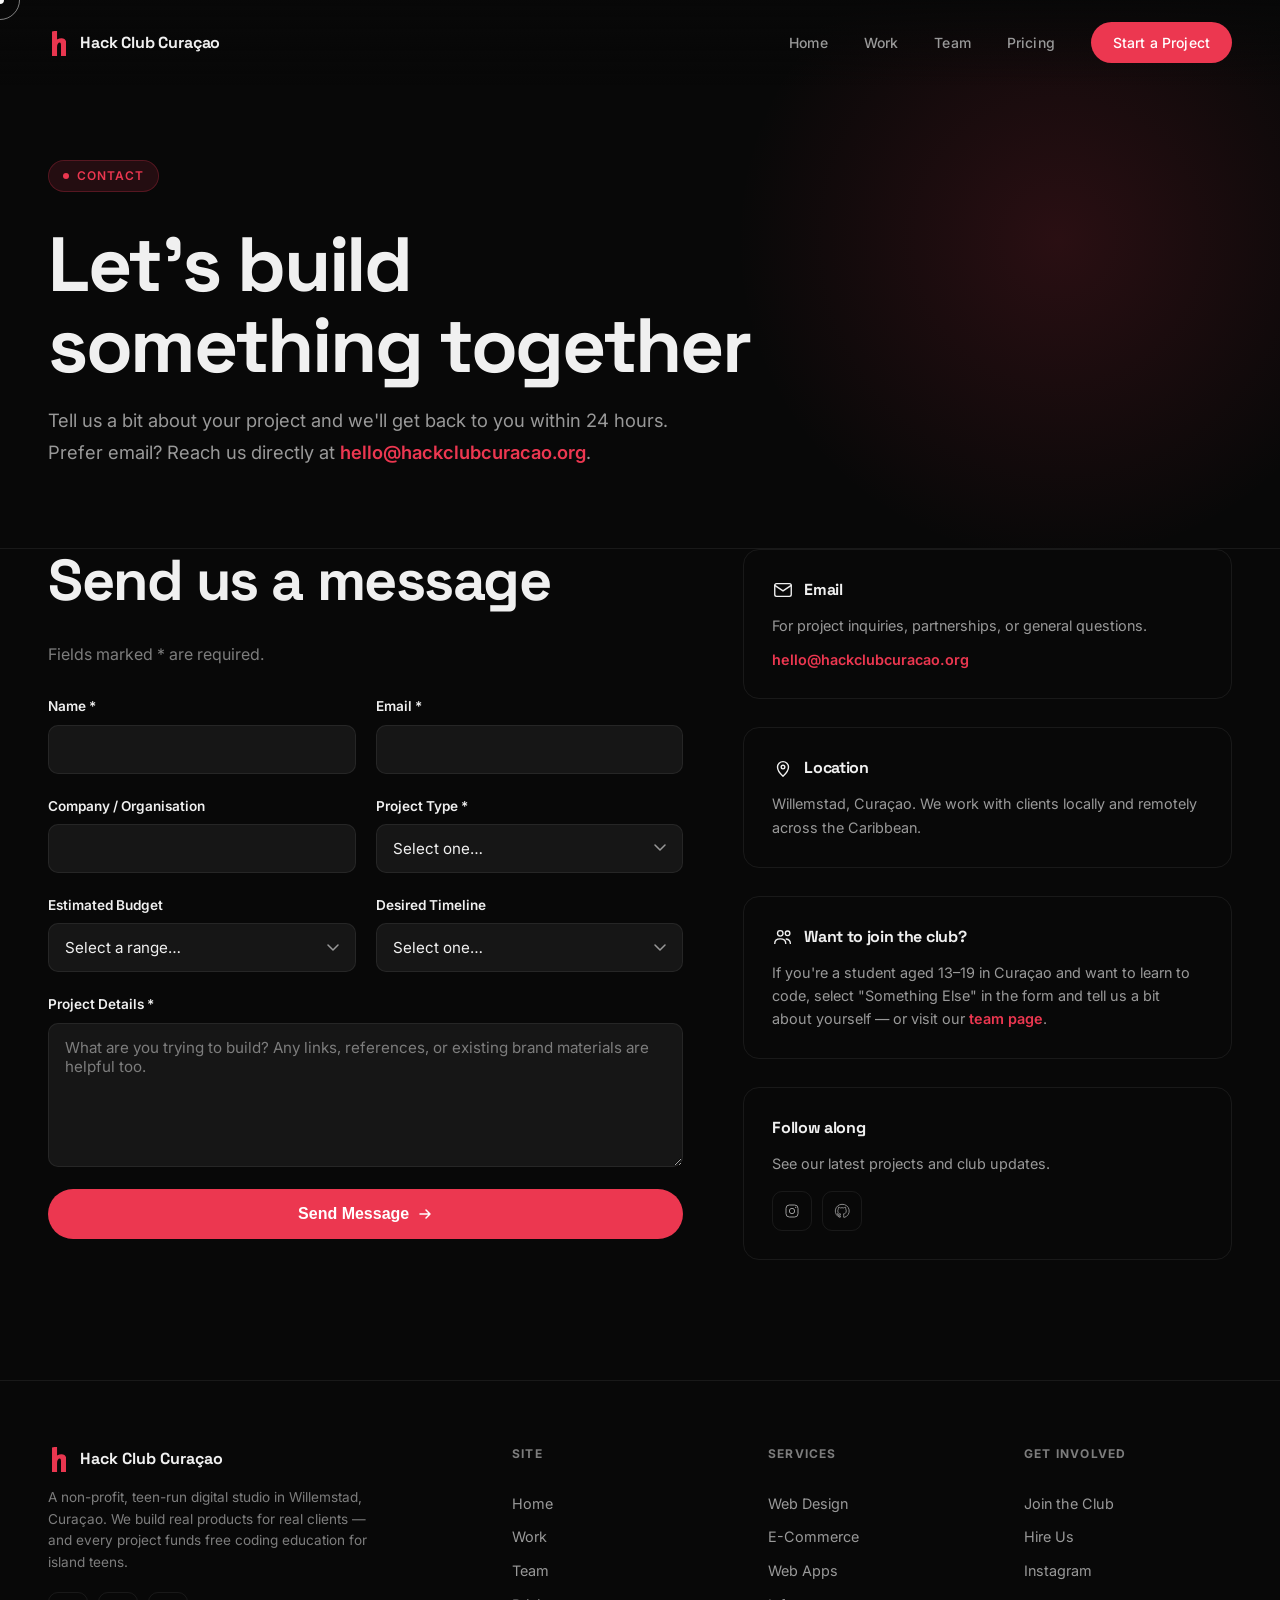
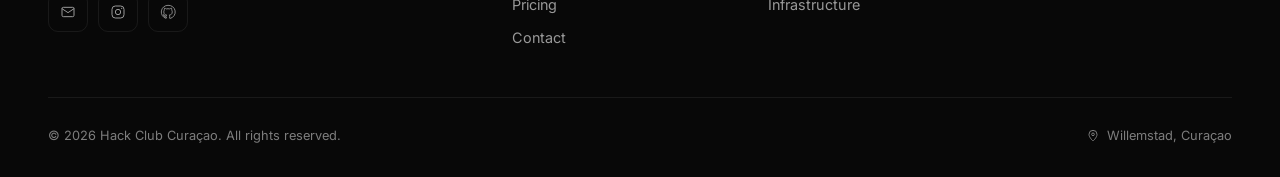
==== commit 8a2f0654: "W makeover with animations, new logo, and improved responsiveness." ====
--- a/contact.html
+++ b/contact.html
@@ -18,11 +18,7 @@
   <!-- Nav -->
   <nav id="nav">
     <a href="index.html" class="nav-logo">
-      <div class="nav-logo-flag">
-        <div class="flag-blue"></div>
-        <div class="flag-white"></div>
-        <div class="flag-yellow"></div>
-      </div>
+      <img class="logo-img" src="media/logo-mark-red.svg" alt="" onerror="this.remove()">
       Hack Club Curaçao
     </a>
     <button id="navToggle" class="nav-toggle" aria-label="Toggle navigation menu" aria-expanded="false" aria-controls="navLinks">
@@ -182,11 +178,7 @@
     <div class="footer-grid">
       <div class="footer-brand">
         <a href="index.html" class="footer-logo">
-          <div class="nav-logo-flag">
-            <div class="flag-blue"></div>
-            <div class="flag-white"></div>
-            <div class="flag-yellow"></div>
-          </div>
+          <img class="logo-img" src="media/logo-mark-red.svg" alt="" onerror="this.remove()">
           Hack Club Curaçao
         </a>
         <p class="footer-sub">A non-profit, teen-run digital studio in Willemstad, Curaçao. We build real products for real clients — and every project funds free coding education for island teens.</p>
--- a/assets/css/style.css
+++ b/assets/css/style.css
@@ -24,6 +24,49 @@
 }
 
 html { scroll-behavior: smooth; }
+
+/* ── Page transition overlay ── */
+#page-transition {
+  position: fixed;
+  inset: 0;
+  z-index: 9999;
+  pointer-events: none;
+  overflow: hidden;
+}
+#page-transition .pt-panel {
+  position: absolute;
+  left: -5%; right: -5%;
+  height: 100%;
+  background: var(--red);
+  /* push panel + fringe fully below viewport */
+  transform: translateY(calc(100% + 180px));
+  will-change: transform;
+}
+#page-transition .pt-dots {
+  position: absolute;
+  left: 0;
+  width: 100%;
+  display: block;
+  pointer-events: none;
+}
+#page-transition .pt-dots-top { bottom: 100%; }
+#page-transition .pt-dots-bot { top: 100%; }
+
+@keyframes pt-cover {
+  0%   { transform: translateY(calc(100% + 180px)); }
+  100% { transform: translateY(0%); }
+}
+@keyframes pt-reveal {
+  0%   { transform: translateY(0%); }
+  100% { transform: translateY(calc(-100% - 180px)); }
+}
+
+#page-transition.pt-covering .pt-panel {
+  animation: pt-cover .75s cubic-bezier(0.65, 0, 0.35, 1) forwards;
+}
+#page-transition.pt-revealing .pt-panel {
+  animation: pt-reveal .75s cubic-bezier(0.65, 0, 0.35, 1) forwards;
+}
 
 @media (prefers-reduced-motion: reduce) {
   html { scroll-behavior: auto; }
@@ -118,13 +161,9 @@
   text-decoration: none; color: var(--text);
   z-index: 110;
 }
-.nav-logo-flag {
-  width: 28px; height: 20px; border-radius: 3px; overflow: hidden;
-  display: flex; flex-direction: column; flex-shrink: 0;
-}
-.flag-blue { flex: 1; background: #002b7f; }
-.flag-white { flex: 1; background: #fff; }
-.flag-yellow { flex: 1; background: #f9e300; }
+.logo-img {
+  width: 22px; height: 28px; object-fit: contain; flex-shrink: 0; display: block;
+}
 
 .nav-links { display: flex; align-items: center; gap: 36px; }
 .nav-links a {
@@ -194,13 +233,39 @@
   width: 700px; height: 700px;
   background: radial-gradient(circle, rgba(236,55,80,.15) 0%, transparent 65%);
   pointer-events: none; z-index: 0;
-  animation: glow-pulse 6s ease-in-out infinite;
+  animation: glow-pulse 6s ease-in-out infinite, logo-shimmer 10s ease-in-out infinite;
 }
 @keyframes glow-pulse {
   0%, 100% { opacity: 1; transform: scale(1); }
   50% { opacity: .7; transform: scale(1.08); }
 }
 .hero-content { position: relative; z-index: 1; max-width: 1100px; }
+.hero-logo-mark {
+  position: absolute; top: 50%; right: 4%;
+  transform: translateY(-50%);
+  width: 300px; height: auto;
+  z-index: 0; pointer-events: none;
+  animation: logo-shimmer 10s ease-in-out infinite;
+}
+@keyframes logo-shimmer {
+  0%   { filter: hue-rotate(0deg) saturate(1.2) brightness(1); }
+  20%  { filter: hue-rotate(80deg) saturate(1.5) brightness(1.05); }
+  40%  { filter: hue-rotate(160deg) saturate(1.3) brightness(1.1); }
+  60%  { filter: hue-rotate(220deg) saturate(1.6) brightness(1); }
+  80%  { filter: hue-rotate(300deg) saturate(1.4) brightness(1.05); }
+  100% { filter: hue-rotate(360deg) saturate(1.2) brightness(1); }
+}
+@media (max-width: 1200px) {
+  .hero-logo-mark { width: 200px; opacity: .6; }
+}
+@media (max-width: 900px) {
+  .hero-logo-mark {
+    width: 70vw; max-width: 320px;
+    top: 18%; left: 50%; right: auto;
+    transform: translateX(-50%);
+    opacity: .14;
+  }
+}
 .hero-eyebrow {
   display: inline-flex; align-items: center; gap: 8px;
   background: rgba(236,55,80,.12); border: 1px solid rgba(236,55,80,.25);
@@ -227,6 +292,7 @@
   animation: fade-up .7s forwards;
 }
 .hero-title .accent { color: var(--red); }
+.hero-title .word:last-child { white-space: nowrap; }
 .hero-sub {
   font-size: clamp(1rem, 1.8vw, 1.25rem);
   color: var(--mid); max-width: 560px; line-height: 1.7;
@@ -327,6 +393,7 @@
   opacity: 0; transform: translateY(32px);
   transition: opacity .8s cubic-bezier(.16,1,.3,1),
               transform .8s cubic-bezier(.16,1,.3,1);
+  transition-delay: var(--reveal-delay, 0s);
 }
 .reveal.visible { opacity: 1; transform: none; }
 .lead { color: var(--mid); font-size: 1.05rem; line-height: 1.7; max-width: 640px; }
@@ -442,6 +509,13 @@
   color: rgba(255,255,255,.5);
 }
 .work-thumb .icon-lg { width: 44px; height: 44px; }
+/* Optional case-study photo — drop a file in /media (work1.jpg, work2.jpg, ...)
+   and it covers the gradient + icon placeholder automatically. If the file
+   is missing, onerror removes the <img> and the placeholder shows as-is. */
+.work-img {
+  position: absolute; inset: 0; width: 100%; height: 100%;
+  object-fit: cover;
+}
 .work-thumb::after {
   content: ''; position: absolute; inset: 0;
   background-image: url("data:image/svg+xml,%3Csvg viewBox='0 0 256 256' xmlns='http://www.w3.org/2000/svg'%3E%3Cfilter id='n'%3E%3CfeTurbulence type='fractalNoise' baseFrequency='.9' numOctaves='3'/%3E%3C/filter%3E%3Crect width='100%25' height='100%25' filter='url(%23n)' opacity='.06'/%3E%3C/svg%3E");
@@ -474,6 +548,14 @@
   display: flex; align-items: center; justify-content: center;
   font-family: 'Space Grotesk', sans-serif; font-weight: 700; font-size: 1.2rem;
   color: #fff; margin-bottom: 20px;
+  position: relative; overflow: hidden;
+}
+/* Optional profile photo — drop a file in /media (pfp1.jpg, pfp2.jpg, ...)
+   and it covers the gradient/initials automatically. If the file is
+   missing, onerror hides the <img> and the gradient + initials show. */
+.avatar-img {
+  position: absolute; inset: 0; width: 100%; height: 100%;
+  object-fit: cover; border-radius: 50%;
 }
 .team-card h3 { font-size: 1.1rem; margin-bottom: 2px; }
 .team-role { font-size: .8rem; color: var(--red); font-weight: 600; margin-bottom: 12px; }
@@ -512,6 +594,7 @@
   display: flex; align-items: center; justify-content: center;
   font-family: 'Space Grotesk', sans-serif; font-weight: 700; font-size: .9rem;
   color: #fff; flex-shrink: 0;
+  position: relative; overflow: hidden;
 }
 .testimonial-author .name { font-size: .9rem; font-weight: 600; color: var(--text); }
 .testimonial-author .role { font-size: .8rem; color: var(--muted); }
@@ -575,24 +658,42 @@
 
 /* ─── PROCESS ─── */
 .process { background: var(--bg); }
-.process-steps { margin-top: 60px; display: flex; flex-direction: column; gap: 0; }
+.process-grid {
+  display: grid; grid-template-columns: 1fr 1fr; gap: 80px;
+  align-items: start; margin-top: 60px;
+  min-height: 320vh;
+}
+.process-steps { position: sticky; top: calc(50vh - 103px); }
+.process-dots { display: flex; gap: 10px; margin-bottom: 28px; }
+.process-dot {
+  width: 8px; height: 8px; border-radius: 50%;
+  background: var(--border);
+  transition: background .25s, transform .25s;
+}
+.process-dot.active { background: var(--red); transform: scale(1.35); }
+.step-stack { position: relative; min-height: 170px; }
 .step {
   display: grid; grid-template-columns: 80px 1fr;
-  gap: 0; border-bottom: 1px solid var(--border);
-  padding: 40px 0; align-items: start;
-  transition: background .2s;
-  position: relative;
-}
-.step::after {
-  content: ''; position: absolute; left: 0; right: 0; bottom: 0;
-  height: 1px; background: var(--red); transform: scaleX(0);
-  transform-origin: left; transition: transform .4s cubic-bezier(.16,1,.3,1);
-}
-.step:hover::after, .step:focus-within::after { transform: scaleX(1); }
+  gap: 0; align-items: start;
+  position: absolute; inset: 0;
+  opacity: 0; pointer-events: none;
+  transition: opacity .25s ease;
+}
+.step.active {
+  opacity: 1; pointer-events: auto;
+  transition: opacity .25s ease .2s;
+}
 .step-num {
   font-family: 'Space Grotesk', sans-serif;
   font-size: 1rem; font-weight: 700; color: var(--muted);
-  padding-top: 4px;
+  width: 48px; height: 48px; border-radius: 50%;
+  display: flex; align-items: center; justify-content: center;
+  background: var(--bg); border: 2px solid var(--border);
+  position: relative; z-index: 1;
+  transition: border-color .3s cubic-bezier(.16,1,.3,1), color .3s, background .3s;
+}
+.step:hover .step-num, .step:focus-within .step-num, .step.active .step-num {
+  border-color: var(--red); color: var(--red); background: rgba(236,55,80,.08);
 }
 .step-body { display: flex; justify-content: space-between; align-items: start; gap: 40px; }
 .step-title {
@@ -600,7 +701,9 @@
   font-size: clamp(1.2rem, 2.5vw, 1.8rem);
   font-weight: 700; letter-spacing: -.02em;
   margin-bottom: 10px;
-}
+  transition: color .25s;
+}
+.step.active .step-title { color: var(--red); }
 .step-desc { color: var(--mid); font-size: .9rem; line-height: 1.7; max-width: 480px; }
 .step-tag {
   font-size: .7rem; font-weight: 700; letter-spacing: .08em;
@@ -610,6 +713,24 @@
   white-space: nowrap; align-self: center;
 }
 
+/* Continuous line-draw animation, synced to scroll position:
+   phone → document → monitor → cursor draws/erases as you scroll
+   through the steps on the left. */
+.process-visual {
+  position: sticky; top: 160px;
+  display: flex; align-items: center; justify-content: center;
+  height: min(70vh, 620px);
+}
+.process-anim {
+  width: 100%; max-width: 440px;
+  stroke: var(--red); fill: none;
+}
+.anim-icon {
+  stroke-dasharray: 100; stroke-dashoffset: 100;
+  opacity: 0;
+  transition: stroke-dashoffset .05s linear, opacity .15s ease;
+}
+
 /* ─── PRICING ─── */
 .pricing { background: var(--bg2); }
 .pricing-grid {
@@ -640,7 +761,7 @@
   line-height: 1;
 }
 .plan-price sup { font-size: 1.2rem; vertical-align: super; font-weight: 500; }
-.plan-price .period { font-size: .9rem; font-weight: 400; color: var(--muted); }
+.plan-price .period { font-size: .9rem; font-weight: 400; color: var(--muted); margin-left: 6px; }
 .plan-divider { height: 1px; background: var(--border); }
 .plan-desc { color: var(--mid); font-size: .85rem; line-height: 1.6; }
 .plan-features { display: flex; flex-direction: column; gap: 12px; }
@@ -818,6 +939,11 @@
   .contact-grid { grid-template-columns: 1fr; }
 }
 @media (max-width: 900px) {
+  .process-grid { grid-template-columns: 1fr; gap: 12px; min-height: 360vh; }
+  .process-visual { order: -1; position: sticky; top: 72px; height: 48vh; }
+  .process-anim { max-width: 220px; }
+  .process-steps { position: sticky; top: calc(48vh + 88px); }
+  .step-stack { min-height: 220px; }
   nav { padding: 18px 24px; }
   .nav-toggle { display: flex; }
   .nav-links {
@@ -834,9 +960,9 @@
   }
   .nav-cta { margin-top: 12px; padding: 16px 32px; font-size: 1.1rem; }
 
-  section { padding: 80px 24px; }
-  .hero { padding: 120px 24px 60px; }
-  .page-hero { padding: 130px 24px 60px; }
+  section { padding: 80px 28px; }
+  .hero { padding: 120px 28px 60px; }
+  .page-hero { padding: 130px 28px 60px; }
   .about-grid { grid-template-columns: 1fr; gap: 40px; }
   .nonprofit-inner { grid-template-columns: 1fr; gap: 48px; }
   .step-body { flex-direction: column; gap: 12px; }
@@ -847,9 +973,52 @@
   .section-head { margin-bottom: 40px; }
 }
 @media (max-width: 600px) {
-  .hero-title { letter-spacing: -.025em; }
+  /* Hero */
+  .hero { padding: 110px 20px 56px; }
+  .hero-title {
+    font-size: clamp(2.4rem, 11vw, 3.2rem);
+    letter-spacing: -.02em;
+    line-height: 1.06;
+  }
+  .hero-title .word:last-child { white-space: normal; } /* allow wrap on small screens */
+  .hero-sub { font-size: 1rem; max-width: 100%; }
+  .hero-actions { margin-top: 32px; gap: 12px; }
+  .hero-actions .btn-primary,
+  .hero-actions .btn-ghost { width: 100%; justify-content: center; }
+  .hero-scroll { left: 20px; bottom: 28px; }
+  .hero-eyebrow { font-size: .7rem; padding: 5px 12px; margin-bottom: 24px; }
+
+  /* Page heroes */
+  .page-hero { padding: 110px 20px 48px; }
+
+  /* Sections */
+  section { padding: 64px 20px; }
+
+  /* Stats */
   .about-stats { grid-template-columns: 1fr 1fr; }
-  .step { grid-template-columns: 52px 1fr; }
+
+  /* Process */
+  .step { grid-template-columns: 44px 1fr; }
+  .step-num { width: 36px; height: 36px; font-size: .85rem; }
+  .step-stack { min-height: 250px; }
+  .process-visual { top: 64px; height: 44vh; }
+  .process-anim { max-width: 190px; }
+  .process-steps { top: calc(44vh + 78px); }
+
+  /* Buttons — full width stacked */
+  .cta-actions { flex-direction: column; align-items: stretch; }
+  .cta-actions .btn-primary,
+  .cta-actions .btn-ghost { width: 100%; justify-content: center; }
+
+  /* Footer */
   .footer-grid { grid-template-columns: 1fr; gap: 28px; }
-  .footer-bottom { flex-direction: column; align-items: flex-start; }
-}
+  .footer-bottom { flex-direction: column; align-items: flex-start; gap: 12px; }
+
+  /* Section heads */
+  .section-head { flex-direction: column; align-items: flex-start; gap: 12px; }
+}
+
+@media (max-width: 400px) {
+  .hero-title { font-size: clamp(2rem, 12vw, 2.6rem); }
+  .about-stats { grid-template-columns: 1fr; }
+}
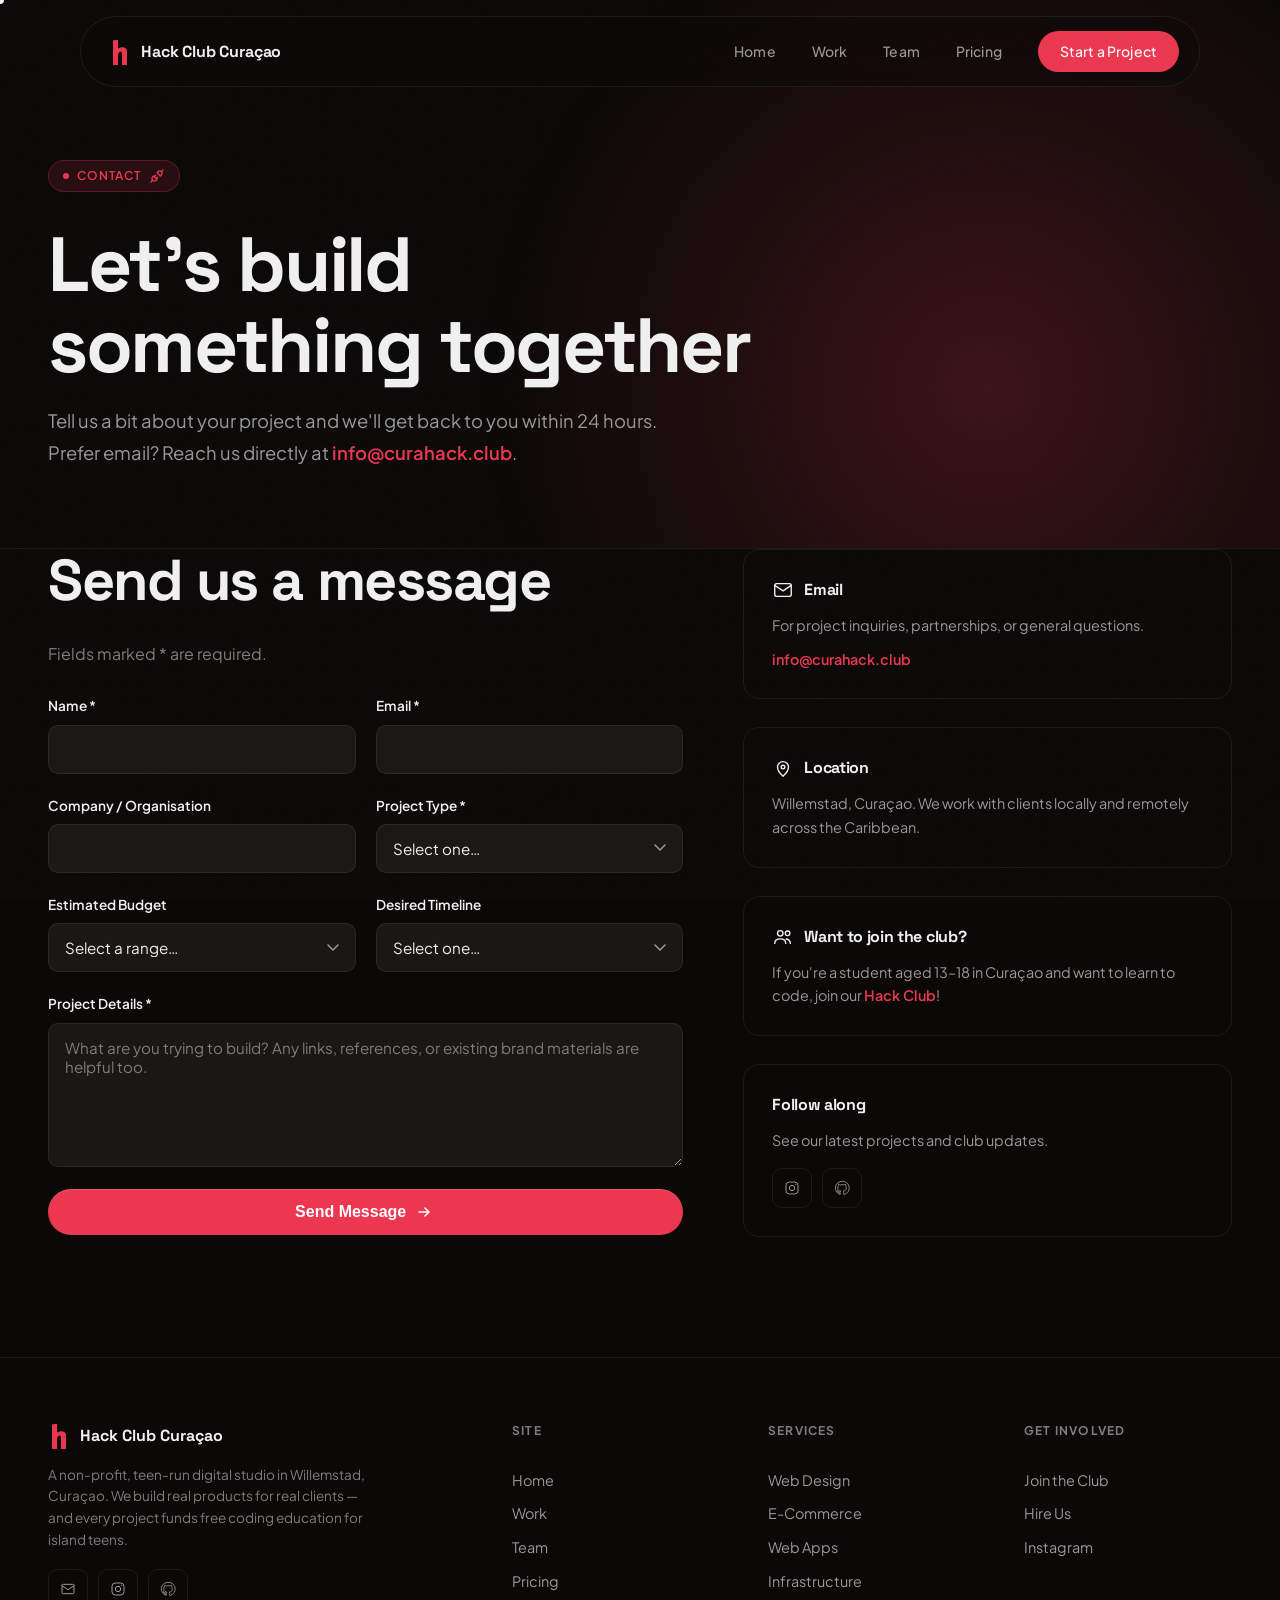
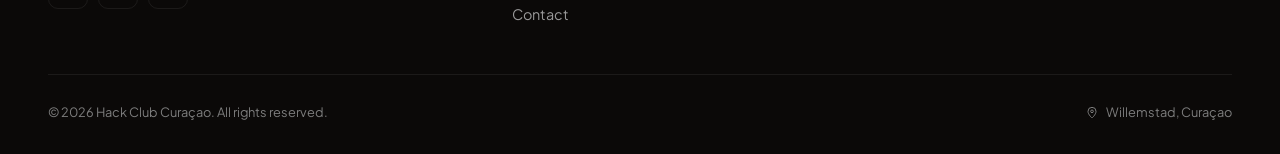
==== commit 29d78c47: "before passing out, committing this so people see i actually work" ====
--- a/contact.html
+++ b/contact.html
@@ -7,7 +7,7 @@
   <meta name="description" content="Get in touch with Hack Club Curaçao to start a project, ask about joining the club, or say hello. We typically reply within 24 hours." />
   <link rel="preconnect" href="https://fonts.googleapis.com" />
   <link rel="preconnect" href="https://fonts.gstatic.com" crossorigin />
-  <link href="https://fonts.googleapis.com/css2?family=Inter:wght@300;400;500;600;700;800;900&family=Space+Grotesk:wght@400;500;600;700&display=swap" rel="stylesheet" />
+  <link href="https://fonts.googleapis.com/css2?family=Plus+Jakarta+Sans:wght@300;400;500;600;700;800;900&family=Space+Grotesk:wght@400;500;600;700&display=swap" rel="stylesheet" />
   <link rel="stylesheet" href="assets/css/style.css" />
 </head>
 <body>
@@ -43,11 +43,19 @@
       <div class="hero-eyebrow">
         <span class="hero-eyebrow-dot"></span>
         Contact
+        <svg class="icon-plug" viewBox="0 0 24 24" aria-hidden="true">
+          <path d="M7 12l5 5l-1.5 1.5a3.536 3.536 0 1 1 -5 -5l1.5 -1.5z" class="plug-lower-part"/>
+          <path d="M17 12l-5 -5l1.5 -1.5a3.536 3.536 0 1 1 5 5l-1.5 1.5z" class="plug-upper-part"/>
+          <path d="M3 21l2.5 -2.5" class="plug-lower-part"/>
+          <path d="M18.5 5.5l2.5 -2.5" class="plug-upper-part"/>
+          <path d="M10 11l-2 2" class="plug-lower-part plug-lower-leg"/>
+          <path d="M13 14l-2 2" class="plug-lower-part plug-lower-leg"/>
+        </svg>
       </div>
       <h1>Let's build<br/>something together</h1>
       <p class="hero-sub">
         Tell us a bit about your project and we'll get back to you within 24 hours.
-        Prefer email? Reach us directly at <a href="mailto:hello@hackclubcuracao.org" style="color:var(--red);text-decoration:none;font-weight:600">hello@hackclubcuracao.org</a>.
+        Prefer email? Reach us directly at <a href="mailto:info@curahack.club" style="color:var(--red);text-decoration:none;font-weight:600">info@curahack.club</a>.
       </p>
     </div>
   </section>
@@ -96,10 +104,10 @@
             <label for="budget">Estimated Budget</label>
             <select id="budget" name="budget">
               <option value="" selected disabled>Select a range…</option>
-              <option value="under-500">Under $500</option>
-              <option value="500-1500">$500 – $1,500</option>
-              <option value="1500-3000">$1,500 – $3,000</option>
-              <option value="3000-plus">$3,000+</option>
+              <option value="under-500">Under XCG 500</option>
+              <option value="500-1500">XCG 500 – XCG 1,500</option>
+              <option value="1500-3000">XCG 1,500 – XCG 3,000</option>
+              <option value="3000-plus">XCG 3,000+</option>
               <option value="not-sure">Not sure yet</option>
             </select>
           </div>
@@ -135,7 +143,7 @@
             Email
           </h3>
           <p>For project inquiries, partnerships, or general questions.</p>
-          <a href="mailto:hello@hackclubcuracao.org" style="color:var(--red);text-decoration:none;font-weight:600">hello@hackclubcuracao.org</a>
+          <a href="mailto:info@curahack.club" style="color:var(--red);text-decoration:none;font-weight:600">info@curahack.club</a>
         </div>
 
         <div class="info-card">
@@ -151,14 +159,14 @@
             <svg class="icon" viewBox="0 0 24 24" fill="none" xmlns="http://www.w3.org/2000/svg" aria-hidden="true"><circle cx="9" cy="8" r="3" stroke="currentColor" stroke-width="1.5"/><path d="M3 19c0-3 2.5-5 6-5s6 2 6 5" stroke="currentColor" stroke-width="1.5" stroke-linecap="round"/><circle cx="17" cy="8" r="2.5" stroke="currentColor" stroke-width="1.5"/><path d="M15.5 14.2c2.5.4 4.5 2.2 4.5 4.8" stroke="currentColor" stroke-width="1.5" stroke-linecap="round"/></svg>
             Want to join the club?
           </h3>
-          <p>If you're a student aged 13–19 in Curaçao and want to learn to code, select "Something Else" in the form and tell us a bit about yourself — or visit our <a href="team.html#join" style="color:var(--red);text-decoration:none;font-weight:600">team page</a>.</p>
+          <p>If you're a student aged 13–18 in Curaçao and want to learn to code, join our <a href="https://curahack.club" style="color:var(--red);text-decoration:none;font-weight:600">Hack Club</a>!</p>
         </div>
 
         <div class="info-card">
           <h3>Follow along</h3>
           <p>See our latest projects and club updates.</p>
           <div class="info-socials">
-            <a href="https://instagram.com/hackclubcuracao" aria-label="Hack Club Curaçao on Instagram" target="_blank" rel="noopener">
+            <a href="https://instagram.com/hackclubcw" aria-label="Hack Club Curaçao on Instagram" target="_blank" rel="noopener">
               <svg class="icon-sm" viewBox="0 0 24 24" fill="none" xmlns="http://www.w3.org/2000/svg" aria-hidden="true"><rect x="3" y="3" width="18" height="18" rx="5" stroke="currentColor" stroke-width="1.5"/><circle cx="12" cy="12" r="4" stroke="currentColor" stroke-width="1.5"/><circle cx="17.5" cy="6.5" r="1" fill="currentColor"/></svg>
             </a>
             <a href="https://github.com/" aria-label="Hack Club Curaçao on GitHub" target="_blank" rel="noopener">
@@ -183,13 +191,13 @@
         </a>
         <p class="footer-sub">A non-profit, teen-run digital studio in Willemstad, Curaçao. We build real products for real clients — and every project funds free coding education for island teens.</p>
         <div class="info-socials">
-          <a href="mailto:hello@hackclubcuracao.org" aria-label="Email Hack Club Curaçao">
+          <a href="mailto:info@curahack.club" aria-label="Email Hack Club Curaçao">
             <svg class="icon-sm" viewBox="0 0 24 24" fill="none" xmlns="http://www.w3.org/2000/svg" aria-hidden="true"><rect x="3" y="5" width="18" height="14" rx="2" stroke="currentColor" stroke-width="1.5"/><path d="M3 7l9 6 9-6" stroke="currentColor" stroke-width="1.5" stroke-linecap="round" stroke-linejoin="round"/></svg>
           </a>
-          <a href="https://instagram.com/hackclubcuracao" aria-label="Hack Club Curaçao on Instagram" target="_blank" rel="noopener">
+          <a href="https://instagram.com/hackclubcw" aria-label="Hack Club Curaçao on Instagram" target="_blank" rel="noopener">
             <svg class="icon-sm" viewBox="0 0 24 24" fill="none" xmlns="http://www.w3.org/2000/svg" aria-hidden="true"><rect x="3" y="3" width="18" height="18" rx="5" stroke="currentColor" stroke-width="1.5"/><circle cx="12" cy="12" r="4" stroke="currentColor" stroke-width="1.5"/><circle cx="17.5" cy="6.5" r="1" fill="currentColor"/></svg>
           </a>
-          <a href="https://github.com/" aria-label="Hack Club Curaçao on GitHub" target="_blank" rel="noopener">
+          <a href="https://github.com/Hack-Club-Curacao" aria-label="Hack Club Curaçao on GitHub" target="_blank" rel="noopener">
             <svg class="icon-sm" viewBox="0 0 24 24" fill="none" xmlns="http://www.w3.org/2000/svg" aria-hidden="true"><path d="M12 2a10 10 0 0 0-3.16 19.5c.5.1.68-.22.68-.48v-1.7c-2.78.6-3.37-1.18-3.37-1.18-.46-1.16-1.11-1.47-1.11-1.47-.91-.62.07-.6.07-.6 1 .07 1.53 1.03 1.53 1.03.9 1.52 2.36 1.08 2.94.83.09-.65.35-1.08.63-1.33-2.22-.25-4.55-1.11-4.55-4.92 0-1.09.39-1.98 1.03-2.68-.1-.25-.45-1.27.1-2.65 0 0 .84-.27 2.75 1.02a9.6 9.6 0 0 1 5 0c1.91-1.29 2.75-1.02 2.75-1.02.55 1.38.2 2.4.1 2.65.64.7 1.03 1.59 1.03 2.68 0 3.82-2.34 4.66-4.57 4.91.36.31.68.92.68 1.85v2.75c0 .26.18.58.69.48A10 10 0 0 0 12 2z" stroke="currentColor" stroke-width="1.3" stroke-linejoin="round"/></svg>
           </a>
         </div>
@@ -213,7 +221,7 @@
         <h4>Get Involved</h4>
         <a href="team.html#join">Join the Club</a>
         <a href="contact.html">Hire Us</a>
-        <a href="https://instagram.com/hackclubcuracao" target="_blank" rel="noopener">Instagram</a>
+        <a href="https://instagram.com/hackclubcw" target="_blank" rel="noopener">Instagram</a>
       </div>
     </div>
     <div class="footer-bottom">
--- a/assets/css/style.css
+++ b/assets/css/style.css
@@ -1,7 +1,7 @@
 /* ============================================================
    HACK CLUB CURAÇAO — SHARED DESIGN SYSTEM
    Dark, high-contrast, Hack Club red (#ec3750) accent.
-   Fonts: Inter (body) + Space Grotesk (display)
+   Fonts: Plus Jakarta Sans (body) + Space Grotesk (display)
    ============================================================ */
 
 *, *::before, *::after { box-sizing: border-box; margin: 0; padding: 0; }
@@ -9,10 +9,12 @@
 :root {
   --red: #ec3750;
   --red-dim: #c42d42;
-  --bg: #080808;
-  --bg2: #0f0f0f;
-  --bg3: #161616;
-  --surface: #1a1a1a;
+  --accent-gold: #f9d01b;
+  --accent-blue: #0047ff;
+  --bg: #0b0908;
+  --bg2: #131110;
+  --bg3: #1a1715;
+  --surface: #1e1b19;
   --border: rgba(255,255,255,0.07);
   --border-strong: rgba(255,255,255,0.14);
   --text: #f0f0f0;
@@ -25,6 +27,16 @@
 
 html { scroll-behavior: smooth; }
 
+/* Fixed noise grain — GPU-safe, never on a scrolling container */
+body::before {
+  content: '';
+  position: fixed; inset: 0; z-index: 999;
+  pointer-events: none;
+  background-image: url("data:image/svg+xml,%3Csvg viewBox='0 0 200 200' xmlns='http://www.w3.org/2000/svg'%3E%3Cfilter id='g'%3E%3CfeTurbulence type='fractalNoise' baseFrequency='.85' numOctaves='4' stitchTiles='stitch'/%3E%3C/filter%3E%3Crect width='100%25' height='100%25' filter='url(%23g)' opacity='1'/%3E%3C/svg%3E");
+  background-size: 180px;
+  opacity: .024;
+}
+
 /* ── Page transition overlay ── */
 #page-transition {
   position: fixed;
@@ -81,7 +93,7 @@
 body {
   background: var(--bg);
   color: var(--text);
-  font-family: 'Inter', sans-serif;
+  font-family: 'Plus Jakarta Sans', sans-serif;
   font-size: 16px;
   line-height: 1.5;
   overflow-x: hidden;
@@ -96,7 +108,7 @@
   position: absolute; left: 50%; top: -60px; transform: translateX(-50%);
   background: var(--red); color: #fff; padding: 10px 20px;
   border-radius: 0 0 10px 10px; font-size: .85rem; font-weight: 600;
-  text-decoration: none; z-index: 1000; transition: top .2s;
+  text-decoration: none; z-index: 1000; transition: top .3s cubic-bezier(.22,1,.36,1);
 }
 .skip-link:focus { top: 0; }
 
@@ -123,18 +135,9 @@
   .cursor-dot {
     width: 8px; height: 8px; background: #fff; border-radius: 50%;
     position: absolute; transform: translate(-50%,-50%);
-    transition: width .15s, height .15s;
-  }
-  .cursor-ring {
-    width: 40px; height: 40px; border: 1.5px solid rgba(255,255,255,0.5);
-    border-radius: 50%; position: absolute;
-    transform: translate(-50%,-50%);
-    transition: width .3s cubic-bezier(.25,.1,.25,1),
-                height .3s cubic-bezier(.25,.1,.25,1),
-                opacity .3s;
+    transition: width .2s cubic-bezier(.22,1,.36,1), height .2s cubic-bezier(.22,1,.36,1);
   }
   body.cursor-hover .cursor-dot { width: 16px; height: 16px; }
-  body.cursor-hover .cursor-ring { width: 60px; height: 60px; opacity: 0; }
 }
 @media (prefers-reduced-motion: reduce) {
   body.has-fine-cursor { cursor: auto; }
@@ -143,16 +146,24 @@
 
 /* ─── NAV ─── */
 nav {
-  position: fixed; top: 0; left: 0; right: 0; z-index: 100;
-  padding: 22px 48px;
+  position: fixed; top: 16px; left: 50%; z-index: 100;
+  transform: translateX(-50%);
+  width: calc(100% - 64px); max-width: 1120px;
+  padding: 14px 20px 14px 28px;
   display: flex; align-items: center; justify-content: space-between;
-  background: linear-gradient(to bottom, rgba(8,8,8,.95) 0%, transparent 100%);
-  transition: background .4s, backdrop-filter .4s, border-color .4s;
+  border-radius: 100px;
+  background: rgba(11,9,8,.6);
+  border: 1px solid var(--border);
+  backdrop-filter: blur(20px) saturate(1.3);
+  -webkit-backdrop-filter: blur(20px) saturate(1.3);
+  transition: background .4s cubic-bezier(.32,.72,0,1),
+              border-color .4s cubic-bezier(.32,.72,0,1),
+              box-shadow .4s cubic-bezier(.32,.72,0,1);
 }
 nav.scrolled {
-  background: rgba(8,8,8,.88);
-  backdrop-filter: blur(20px);
-  border-bottom: 1px solid var(--border);
+  background: rgba(11,9,8,.88);
+  border-color: var(--border-strong);
+  box-shadow: 0 8px 32px rgba(0,0,0,.4), 0 1px 0 rgba(255,255,255,.04);
 }
 .nav-logo {
   display: flex; align-items: center; gap: 10px;
@@ -169,7 +180,7 @@
 .nav-links a {
   color: var(--mid); text-decoration: none; font-size: .875rem;
   font-weight: 500; letter-spacing: .01em;
-  transition: color .2s;
+  transition: color .25s cubic-bezier(.22,1,.36,1);
 }
 .nav-links a:hover, .nav-links a.active { color: var(--text); }
 .nav-links a.active { color: var(--red); }
@@ -177,43 +188,71 @@
   background: var(--red); color: #fff !important;
   padding: 10px 22px; border-radius: 100px;
   font-size: .875rem; font-weight: 600;
-  transition: background .2s, transform .2s !important;
+  transition: background .3s cubic-bezier(.22,1,.36,1), transform .3s cubic-bezier(.22,1,.36,1) !important;
 }
 .nav-cta:hover { background: var(--red-dim) !important; transform: translateY(-1px); }
 .nav-cta.active { color: #fff !important; }
 
 .nav-toggle {
   display: none; align-items: center; justify-content: center;
-  width: 44px; height: 44px; border-radius: 12px;
-  background: transparent; border: 1px solid var(--border);
+  width: 40px; height: 40px; border-radius: 50%;
+  background: rgba(255,255,255,.06); border: 1px solid var(--border);
   color: var(--text); z-index: 110; flex-shrink: 0;
-}
+  position: relative; overflow: hidden;
+  transition: background .25s cubic-bezier(.22,1,.36,1), border-color .25s cubic-bezier(.22,1,.36,1);
+}
+.nav-toggle:hover { background: rgba(255,255,255,.1); border-color: var(--border-strong); }
+/* Morph bars into X */
 .nav-toggle .icon-close { display: none; }
-.nav-toggle.open .icon-menu { display: none; }
-.nav-toggle.open .icon-close { display: block; }
+.nav-toggle .icon-menu,
+.nav-toggle .icon-close {
+  position: absolute; top: 50%; left: 50%;
+  transform: translate(-50%,-50%);
+  transition: opacity .2s cubic-bezier(.22,1,.36,1), transform .3s cubic-bezier(.22,1,.36,1);
+}
+.nav-toggle .icon-close { opacity: 0; transform: translate(-50%,-50%) rotate(-90deg); display: block; }
+.nav-toggle .icon-menu { opacity: 1; transform: translate(-50%,-50%) rotate(0deg); }
+.nav-toggle.open .icon-menu { opacity: 0; transform: translate(-50%,-50%) rotate(90deg); }
+.nav-toggle.open .icon-close { opacity: 1; transform: translate(-50%,-50%) rotate(0deg); }
 
 /* ─── BUTTONS ─── */
 .btn-primary {
   background: var(--red); color: #fff;
-  padding: 16px 32px; border-radius: 100px;
+  padding: 14px 28px 14px 24px; border-radius: 100px;
   font-size: 1rem; font-weight: 600; text-decoration: none;
-  display: inline-flex; align-items: center; gap: 8px;
-  transition: background .2s, transform .2s, box-shadow .2s;
+  display: inline-flex; align-items: center; gap: 10px;
+  transition: background .4s cubic-bezier(.32,.72,0,1),
+              transform .4s cubic-bezier(.32,.72,0,1),
+              box-shadow .4s cubic-bezier(.32,.72,0,1);
   border: none; cursor: pointer; min-height: 44px;
+  box-shadow: 0 0 0 0 rgba(236,55,80,.0), inset 0 1px 0 rgba(255,255,255,.15);
 }
 .btn-primary:hover {
   background: var(--red-dim); transform: translateY(-2px);
-  box-shadow: 0 12px 40px rgba(236,55,80,.35);
-}
+  box-shadow: 0 16px 48px rgba(236,55,80,.4), inset 0 1px 0 rgba(255,255,255,.15);
+}
+.btn-primary:active { transform: translateY(0) scale(.98); }
+.btn-primary svg {
+  transition: transform .4s cubic-bezier(.32,.72,0,1);
+}
+.btn-primary:hover svg { transform: translateX(3px); }
+
 .btn-ghost {
-  color: var(--mid); padding: 16px 24px; border-radius: 100px;
+  color: var(--mid); padding: 14px 24px; border-radius: 100px;
   font-size: 1rem; font-weight: 500; text-decoration: none;
   display: inline-flex; align-items: center; gap: 8px;
   border: 1px solid var(--border);
-  transition: color .2s, border-color .2s, transform .2s;
+  transition: color .3s cubic-bezier(.32,.72,0,1),
+              border-color .3s cubic-bezier(.32,.72,0,1),
+              transform .3s cubic-bezier(.32,.72,0,1),
+              background .3s cubic-bezier(.32,.72,0,1);
   cursor: pointer; min-height: 44px; background: transparent;
 }
-.btn-ghost:hover { color: var(--text); border-color: var(--border-strong); transform: translateY(-2px); }
+.btn-ghost:hover {
+  color: var(--text); border-color: var(--border-strong);
+  transform: translateY(-2px); background: rgba(255,255,255,.03);
+}
+.btn-ghost:active { transform: translateY(0) scale(.98); }
 .btn-block { width: 100%; justify-content: center; }
 
 /* ─── HERO (home) ─── */
@@ -225,19 +264,32 @@
 }
 .hero-noise {
   position: absolute; inset: 0; pointer-events: none; z-index: 0;
-  background-image: url("data:image/svg+xml,%3Csvg viewBox='0 0 256 256' xmlns='http://www.w3.org/2000/svg'%3E%3Cfilter id='n'%3E%3CfeTurbulence type='fractalNoise' baseFrequency='.75' numOctaves='4' stitchTiles='stitch'/%3E%3C/filter%3E%3Crect width='100%25' height='100%25' filter='url(%23n)' opacity='.03'/%3E%3C/svg%3E");
-  background-size: 200px;
+  background-image: radial-gradient(circle, rgba(255,255,255,.055) 1px, transparent 1px);
+  background-size: 36px 36px;
+  mask-image: radial-gradient(ellipse 80% 70% at 22% 45%, rgba(0,0,0,.5) 0%, transparent 72%);
+  -webkit-mask-image: radial-gradient(ellipse 80% 70% at 22% 45%, rgba(0,0,0,.5) 0%, transparent 72%);
 }
 .hero-glow {
-  position: absolute; top: -20%; right: -10%;
-  width: 700px; height: 700px;
-  background: radial-gradient(circle, rgba(236,55,80,.15) 0%, transparent 65%);
+  position: absolute; top: -30%; right: -20%;
+  width: 1100px; height: 1100px;
+  background: radial-gradient(circle, rgba(236,55,80,.22) 0%, rgba(236,55,80,.07) 40%, transparent 65%);
   pointer-events: none; z-index: 0;
-  animation: glow-pulse 6s ease-in-out infinite, logo-shimmer 10s ease-in-out infinite;
+  animation: glow-pulse 7s cubic-bezier(.37,0,.63,1) infinite,
+             hero-logo-hue 42s linear infinite;
+  animation-play-state: running, paused;
+  will-change: transform, opacity, filter;
+}
+.hero::after {
+  content: '';
+  position: absolute; bottom: -30%; left: -20%;
+  width: 600px; height: 600px;
+  background: radial-gradient(circle, rgba(100,60,180,.06) 0%, transparent 65%);
+  pointer-events: none; z-index: 0;
+  animation: glow-pulse 9s cubic-bezier(.37,0,.63,1) infinite reverse;
 }
 @keyframes glow-pulse {
   0%, 100% { opacity: 1; transform: scale(1); }
-  50% { opacity: .7; transform: scale(1.08); }
+  50% { opacity: .65; transform: scale(1.1); }
 }
 .hero-content { position: relative; z-index: 1; max-width: 1100px; }
 .hero-logo-mark {
@@ -245,25 +297,31 @@
   transform: translateY(-50%);
   width: 300px; height: auto;
   z-index: 0; pointer-events: none;
-  animation: logo-shimmer 10s ease-in-out infinite;
-}
-@keyframes logo-shimmer {
-  0%   { filter: hue-rotate(0deg) saturate(1.2) brightness(1); }
-  20%  { filter: hue-rotate(80deg) saturate(1.5) brightness(1.05); }
-  40%  { filter: hue-rotate(160deg) saturate(1.3) brightness(1.1); }
-  60%  { filter: hue-rotate(220deg) saturate(1.6) brightness(1); }
-  80%  { filter: hue-rotate(300deg) saturate(1.4) brightness(1.05); }
-  100% { filter: hue-rotate(360deg) saturate(1.2) brightness(1); }
+  /* keeps the logo's own yellow->blue gradient intact (no grayscale/sepia flattening)
+     and rotates both colors together through the spectrum as one unit */
+  filter: hue-rotate(0deg) saturate(1.5) brightness(1.05);
+  animation: hero-logo-hue 42s linear infinite;
+  animation-play-state: paused;
+}
+.hero-logo-mark.in-view {
+  animation-play-state: running;
+}
+.hero-glow.in-view {
+  animation-play-state: running, running;
+}
+@keyframes hero-logo-hue {
+  0%   { filter: hue-rotate(0deg) saturate(1.5) brightness(1.05); }
+  100% { filter: hue-rotate(360deg) saturate(1.5) brightness(1.05); }
 }
 @media (max-width: 1200px) {
-  .hero-logo-mark { width: 200px; opacity: .6; }
+  .hero-logo-mark { width: 240px; }
 }
 @media (max-width: 900px) {
   .hero-logo-mark {
-    width: 70vw; max-width: 320px;
-    top: 18%; left: 50%; right: auto;
-    transform: translateX(-50%);
-    opacity: .14;
+    width: 60vw; max-width: 300px;
+    top: 50%; left: 50%; right: auto;
+    transform: translate(-50%, -50%);
+    opacity: .16;
   }
 }
 .hero-eyebrow {
@@ -279,6 +337,20 @@
   width: 6px; height: 6px; background: var(--red);
   border-radius: 50%; animation: blink 1.4s infinite;
 }
+.hero-squiggle {
+  display: block; color: var(--red);
+  width: 120px; height: 14px;
+  margin: -20px 0 24px 6px;
+  opacity: 0; transform: translateY(8px) scale(.92);
+  animation: fade-up .6s .25s forwards;
+}
+.squiggle-path {
+  animation: squiggle-waveform 2.6s 1s ease-in-out infinite;
+}
+@keyframes squiggle-waveform {
+  0%, 100% { d: path("M3 12c12-9 24-9 36-2 14 8 26 8 40-1 13-8 27-9 41-2 12 6 24 7 36-1"); }
+  50%      { d: path("M3 12c12-2 24-2 36-1 14 2 26 2 40 0 13-2 27-2 41-1 12 2 24 2 36 0"); }
+}
 @keyframes blink { 0%,100%{opacity:1} 50%{opacity:.3} }
 .hero-title {
   font-family: 'Space Grotesk', sans-serif;
@@ -288,11 +360,18 @@
 }
 .hero-title .word {
   display: inline-block;
+  font-weight: 400; color: var(--muted);
   opacity: 0; transform: translateY(40px);
   animation: fade-up .7s forwards;
 }
-.hero-title .accent { color: var(--red); }
-.hero-title .word:last-child { white-space: nowrap; }
+.hero-title .accent {
+  font-weight: 800;
+  background: linear-gradient(135deg, #ec3750 0%, #ff7a8a 55%, #ff5c44 100%);
+  -webkit-background-clip: text;
+  -webkit-text-fill-color: transparent;
+  background-clip: text;
+}
+.hero-title .word:last-child { font-weight: 800; color: var(--text); white-space: nowrap; }
 .hero-sub {
   font-size: clamp(1rem, 1.8vw, 1.25rem);
   color: var(--mid); max-width: 560px; line-height: 1.7;
@@ -306,6 +385,35 @@
   opacity: 0; transform: translateY(20px);
   animation: fade-up .7s .8s forwards;
 }
+/* ── Hero stat pills ── */
+.hero-stats {
+  display: flex; gap: 10px; flex-wrap: wrap; margin-top: 40px;
+  opacity: 0; transform: translateY(16px);
+  animation: fade-up .7s .95s forwards;
+}
+.hero-stat-pill {
+  display: inline-flex; align-items: center; gap: 10px;
+  background: rgba(255,255,255,.04);
+  border: 1px solid var(--border-strong);
+  backdrop-filter: blur(12px);
+  -webkit-backdrop-filter: blur(12px);
+  padding: 8px 16px 8px 10px; border-radius: 100px;
+  font-size: .78rem; color: var(--mid);
+  transition: border-color .3s, background .3s;
+}
+.hero-stat-pill:hover { border-color: rgba(236,55,80,.35); background: rgba(236,55,80,.06); }
+.hero-stat-icon {
+  width: 26px; height: 26px; border-radius: 50%;
+  background: rgba(236,55,80,.15); border: 1px solid rgba(236,55,80,.3);
+  display: flex; align-items: center; justify-content: center;
+  flex-shrink: 0;
+}
+.hero-stat-icon svg { width: 13px; height: 13px; color: var(--red); }
+.hero-stat-live {
+  display: flex; align-items: center; gap: 7px;
+  font-weight: 600; color: var(--text);
+}
+
 .hero-scroll {
   position: absolute; bottom: 40px; left: 48px;
   display: flex; align-items: center; gap: 12px;
@@ -320,7 +428,7 @@
 .scroll-line::after {
   content: ''; position: absolute; inset: 0;
   background: var(--red);
-  animation: slide-right 1.8s ease-in-out infinite;
+  animation: slide-right 1.8s cubic-bezier(.37,0,.63,1) infinite;
 }
 @keyframes slide-right {
   0% { transform: translateX(-100%); }
@@ -354,7 +462,15 @@
   border-bottom: 1px solid var(--border);
   background: var(--bg2);
   padding: 20px 0; overflow: hidden;
-}
+  position: relative;
+}
+.marquee-section::before,
+.marquee-section::after {
+  content: ''; position: absolute; top: 0; bottom: 0; width: 140px; z-index: 2; pointer-events: none;
+}
+.marquee-section::before { left: 0; background: linear-gradient(to right, var(--bg2), transparent); }
+.marquee-section::after  { right: 0; background: linear-gradient(to left, var(--bg2), transparent); }
+.marquee-track:hover { animation-play-state: paused; }
 .marquee-track {
   display: flex; gap: 0;
   animation: marquee 24s linear infinite;
@@ -383,6 +499,40 @@
 .section-label::before {
   content: ''; display: block; width: 24px; height: 1px; background: var(--red);
 }
+.icon-plug {
+  width: 16px; height: 16px; flex-shrink: 0; cursor: pointer;
+  stroke: var(--red); fill: none; stroke-width: 2;
+  stroke-linecap: round; stroke-linejoin: round;
+}
+.icon-plug .plug-upper-part,
+.icon-plug .plug-lower-part {
+  transition: transform .35s ease-out;
+}
+.icon-plug .plug-lower-leg {
+  transition: opacity .35s ease-out;
+}
+.icon-plug:hover .plug-upper-part,
+.icon-plug:active .plug-upper-part,
+.icon-plug.pulse .plug-upper-part {
+  transform: translate(-2px, 2px);
+}
+.icon-plug:hover .plug-lower-part,
+.icon-plug:active .plug-lower-part,
+.icon-plug.pulse .plug-lower-part {
+  transform: translate(2px, -2px);
+}
+.icon-plug:hover .plug-lower-leg,
+.icon-plug:active .plug-lower-leg,
+.icon-plug.pulse .plug-lower-leg {
+  opacity: 0;
+}
+.icon-plug:not(:hover):not(:active):not(.pulse) .plug-upper-part,
+.icon-plug:not(:hover):not(:active):not(.pulse) .plug-lower-part {
+  transition: transform .3s ease-in-out;
+}
+.icon-plug:not(:hover):not(:active):not(.pulse) .plug-lower-leg {
+  transition: opacity .3s ease-in-out;
+}
 h2 {
   font-family: 'Space Grotesk', sans-serif;
   font-size: clamp(2rem, 4.5vw, 3.8rem);
@@ -390,12 +540,17 @@
 }
 h3 { font-family: 'Space Grotesk', sans-serif; font-weight: 700; letter-spacing: -.02em; }
 .reveal {
-  opacity: 0; transform: translateY(32px);
-  transition: opacity .8s cubic-bezier(.16,1,.3,1),
-              transform .8s cubic-bezier(.16,1,.3,1);
+  opacity: 0; transform: translateY(28px);
+  filter: blur(4px);
+  transition: opacity .9s cubic-bezier(.22,1,.36,1),
+              transform .9s cubic-bezier(.22,1,.36,1),
+              filter .7s cubic-bezier(.22,1,.36,1);
   transition-delay: var(--reveal-delay, 0s);
 }
-.reveal.visible { opacity: 1; transform: none; }
+.reveal.visible { opacity: 1; transform: none; filter: blur(0); }
+@media (prefers-reduced-motion: reduce) {
+  .reveal { filter: none; }
+}
 .lead { color: var(--mid); font-size: 1.05rem; line-height: 1.7; max-width: 640px; }
 .icon { width: 22px; height: 22px; flex-shrink: 0; }
 .icon-sm { width: 16px; height: 16px; }
@@ -414,41 +569,78 @@
 .about-text p strong { color: var(--text); font-weight: 600; }
 .about-stats {
   display: grid; grid-template-columns: 1fr 1fr;
-  gap: 2px; border-radius: var(--radius); overflow: hidden;
+  gap: 12px;
 }
 .stat-card {
   background: var(--surface); padding: 36px 32px;
   display: flex; flex-direction: column; gap: 12px;
-}
-.stat-card:first-child { border-radius: 14px 0 0 0; }
-.stat-card:nth-child(2) { border-radius: 0 14px 0 0; }
-.stat-card:nth-child(3) { border-radius: 0 0 0 14px; }
-.stat-card:last-child { border-radius: 0 0 14px 0; }
+  border-radius: 18px; border: 1px solid var(--border);
+  min-width: 0;
+  transition: border-color .4s cubic-bezier(.32,.72,0,1),
+              transform .4s cubic-bezier(.32,.72,0,1),
+              box-shadow .4s cubic-bezier(.32,.72,0,1);
+}
+.stat-card:hover {
+  border-color: rgba(236,55,80,.3); transform: translateY(-2px);
+  box-shadow: 0 16px 40px rgba(0,0,0,.2);
+}
 .stat-card .icon { color: var(--red); }
 .stat-num {
   font-family: 'Space Grotesk', sans-serif;
-  font-size: 2.4rem; font-weight: 700; line-height: 1;
-  color: var(--red); letter-spacing: -.03em;
-}
+  font-size: clamp(1.8rem, 2.2vw, 2.8rem); font-weight: 700; line-height: 1;
+  background: linear-gradient(135deg, #ec3750 0%, #ff7a8a 50%, #ec3750 100%);
+  background-size: 200% auto;
+  -webkit-background-clip: text;
+  -webkit-text-fill-color: transparent;
+  background-clip: text;
+  letter-spacing: -.04em;
+  font-variant-numeric: tabular-nums;
+  display: inline-block;
+  min-width: 4ch;
+  overflow-wrap: anywhere;
+  transition: background-position .6s cubic-bezier(.22,1,.36,1);
+}
+.stat-card:hover .stat-num { background-position: right center; }
 .stat-label { font-size: .8rem; color: var(--muted); font-weight: 500; }
 
 /* ─── SERVICES ─── */
+/* Bento layout: Landing spans 2 rows tall, Web Apps + AI each span 2 cols wide */
 .services-grid {
   display: grid;
-  grid-template-columns: repeat(auto-fit, minmax(320px, 1fr));
-  gap: 2px;
+  grid-template-columns: repeat(3, 1fr);
+  gap: 16px;
+}
+/* Double-bezel outer shell for service cards */
+.service-card-shell {
+  padding: 3px;
+  border-radius: 23px;
+  background: rgba(255,255,255,.03);
+  border: 1px solid var(--border);
+  transition: border-color .5s cubic-bezier(.32,.72,0,1),
+              box-shadow .5s cubic-bezier(.32,.72,0,1);
+}
+.service-card-shell:hover {
+  border-color: rgba(236,55,80,.3);
+  box-shadow: 0 0 0 1px rgba(236,55,80,.08);
 }
 .service-card {
   background: var(--bg3); padding: 48px 40px;
-  border: 1px solid var(--border);
+  border-radius: 20px;
   position: relative; overflow: hidden;
-  transition: border-color .3s, background .3s;
-}
-.service-card:hover, .service-card:focus-within { border-color: rgba(236,55,80,.3); background: var(--surface); }
+  box-shadow: inset 0 1px 0 rgba(255,255,255,.06);
+  transition: background .5s cubic-bezier(.32,.72,0,1),
+              box-shadow .5s cubic-bezier(.32,.72,0,1),
+              transform .4s cubic-bezier(.32,.72,0,1);
+}
+.service-card:hover, .service-card:focus-within {
+  background: var(--surface);
+  box-shadow: 0 24px 64px rgba(0,0,0,.3), inset 0 1px 0 rgba(255,255,255,.07);
+  transform: translateY(-3px);
+}
 .service-card::before {
   content: ''; position: absolute; inset: 0;
   background: radial-gradient(600px circle at var(--mx,50%) var(--my,50%), rgba(236,55,80,.06), transparent 40%);
-  opacity: 0; transition: opacity .4s;
+  opacity: 0; transition: opacity .4s cubic-bezier(.22,1,.36,1);
 }
 .service-card:hover::before { opacity: 1; }
 .service-icon {
@@ -456,6 +648,19 @@
   background: rgba(236,55,80,.12); border: 1px solid rgba(236,55,80,.2);
   display: flex; align-items: center; justify-content: center;
   margin-bottom: 28px; color: var(--red);
+  transition: background .4s cubic-bezier(.32,.72,0,1),
+              border-color .4s cubic-bezier(.32,.72,0,1);
+}
+.service-icon svg {
+  transition: transform .45s cubic-bezier(.32,.72,0,1);
+}
+.service-card:hover .service-icon,
+.service-card.pulse .service-icon {
+  background: rgba(236,55,80,.18); border-color: rgba(236,55,80,.32);
+}
+.service-card:hover .service-icon svg,
+.service-card.pulse .service-icon svg {
+  transform: scale(1.12) rotate(-6deg);
 }
 .service-card h3 { font-size: 1.35rem; margin-bottom: 12px; }
 .service-card p { color: var(--mid); font-size: .9rem; line-height: 1.7; }
@@ -472,11 +677,16 @@
   border: 1px solid var(--border);
   display: flex; align-items: center; justify-content: center;
   color: var(--muted);
-  transition: background .2s, border-color .2s, color .2s, transform .2s;
+  transition: background .4s cubic-bezier(.32,.72,0,1),
+              border-color .4s cubic-bezier(.32,.72,0,1),
+              color .4s cubic-bezier(.32,.72,0,1),
+              transform .5s cubic-bezier(.32,.72,0,1),
+              box-shadow .4s cubic-bezier(.32,.72,0,1);
 }
 .service-card:hover .service-arrow {
   background: var(--red); border-color: var(--red);
-  color: #fff; transform: rotate(-45deg);
+  color: #fff; transform: rotate(-45deg) scale(1.1);
+  box-shadow: 0 0 16px rgba(236,55,80,.4);
 }
 
 /* ─── WORK / PORTFOLIO ─── */
@@ -486,7 +696,7 @@
 .filter-btn {
   background: transparent; border: 1px solid var(--border); color: var(--mid);
   padding: 10px 20px; border-radius: 100px; font-size: .85rem; font-weight: 600;
-  cursor: pointer; transition: all .2s; min-height: 44px;
+  cursor: pointer; transition: color .25s cubic-bezier(.22,1,.36,1), border-color .25s cubic-bezier(.22,1,.36,1), background .25s cubic-bezier(.22,1,.36,1); min-height: 44px;
 }
 .filter-btn:hover { color: var(--text); border-color: var(--border-strong); }
 .filter-btn.active { background: var(--red); border-color: var(--red); color: #fff; }
@@ -496,12 +706,17 @@
   gap: 28px;
 }
 .work-card {
-  display: flex; flex-direction: column; border-radius: var(--radius);
+  display: flex; flex-direction: column; border-radius: 20px;
   overflow: hidden; border: 1px solid var(--border);
   background: var(--bg3); text-decoration: none; color: var(--text);
-  transition: border-color .3s, transform .3s;
-}
-.work-card:hover { border-color: rgba(236,55,80,.35); transform: translateY(-4px); }
+  transition: border-color .5s cubic-bezier(.32,.72,0,1),
+              transform .5s cubic-bezier(.32,.72,0,1),
+              box-shadow .5s cubic-bezier(.32,.72,0,1);
+}
+.work-card:hover {
+  border-color: rgba(236,55,80,.4); transform: translateY(-7px);
+  box-shadow: 0 28px 72px rgba(0,0,0,.4), 0 0 0 1px rgba(236,55,80,.1);
+}
 .work-card[hidden] { display: none; }
 .work-thumb {
   height: 200px; position: relative; overflow: hidden;
@@ -509,13 +724,13 @@
   color: rgba(255,255,255,.5);
 }
 .work-thumb .icon-lg { width: 44px; height: 44px; }
-/* Optional case-study photo — drop a file in /media (work1.jpg, work2.jpg, ...)
-   and it covers the gradient + icon placeholder automatically. If the file
-   is missing, onerror removes the <img> and the placeholder shows as-is. */
+/* Optional case-study photo */
 .work-img {
   position: absolute; inset: 0; width: 100%; height: 100%;
   object-fit: cover;
-}
+  transition: transform .7s cubic-bezier(.32,.72,0,1);
+}
+.work-card:hover .work-img { transform: scale(1.06); }
 .work-thumb::after {
   content: ''; position: absolute; inset: 0;
   background-image: url("data:image/svg+xml,%3Csvg viewBox='0 0 256 256' xmlns='http://www.w3.org/2000/svg'%3E%3Cfilter id='n'%3E%3CfeTurbulence type='fractalNoise' baseFrequency='.9' numOctaves='3'/%3E%3C/filter%3E%3Crect width='100%25' height='100%25' filter='url(%23n)' opacity='.06'/%3E%3C/svg%3E");
@@ -529,7 +744,7 @@
   margin-top: 8px; display: inline-flex; align-items: center; gap: 8px;
   font-size: .85rem; font-weight: 600; color: var(--text);
 }
-.work-link .icon-sm { transition: transform .2s; color: var(--red); }
+.work-link .icon-sm { transition: transform .3s cubic-bezier(.22,1,.36,1); color: var(--red); }
 .work-card:hover .work-link .icon-sm { transform: translateX(4px); }
 
 /* ─── TEAM ─── */
@@ -540,9 +755,16 @@
 .team-card {
   background: var(--bg3); border: 1px solid var(--border); border-radius: var(--radius);
   padding: 32px 28px; display: flex; flex-direction: column; gap: 4px;
-  transition: border-color .3s, background .3s;
-}
-.team-card:hover { border-color: rgba(236,55,80,.3); background: var(--surface); }
+  transition: border-color .4s cubic-bezier(.32,.72,0,1),
+              background .4s cubic-bezier(.32,.72,0,1),
+              transform .4s cubic-bezier(.32,.72,0,1),
+              box-shadow .4s cubic-bezier(.32,.72,0,1);
+}
+.team-card:hover {
+  border-color: rgba(236,55,80,.3); background: var(--surface);
+  transform: translateY(-3px);
+  box-shadow: 0 16px 48px rgba(0,0,0,.2), inset 0 1px 0 rgba(255,255,255,.04);
+}
 .team-avatar {
   width: 64px; height: 64px; border-radius: 50%;
   display: flex; align-items: center; justify-content: center;
@@ -579,12 +801,41 @@
 
 /* ─── TESTIMONIALS ─── */
 .testimonial-grid {
-  display: grid; grid-template-columns: repeat(auto-fit, minmax(300px, 1fr));
-  gap: 2px;
+  display: grid;
+  grid-template-columns: repeat(3, 1fr);
+  gap: 20px;
+}
+/* Testimonial card double-bezel: outer shell wraps inner core */
+.testimonial-shell {
+  padding: 3px; border-radius: 23px;
+  background: rgba(255,255,255,.03);
+  border: 1px solid var(--border);
+  transition: border-color .5s cubic-bezier(.32,.72,0,1),
+              box-shadow .5s cubic-bezier(.32,.72,0,1);
+}
+.testimonial-shell:hover {
+  border-color: rgba(236,55,80,.3);
+  box-shadow: 0 0 0 1px rgba(236,55,80,.08);
 }
 .testimonial-card {
-  background: var(--bg3); border: 1px solid var(--border); padding: 40px 36px;
+  background: var(--bg3);
+  border-radius: 20px; padding: 40px 36px;
   display: flex; flex-direction: column; gap: 24px;
+  position: relative; overflow: hidden;
+  box-shadow: inset 0 1px 0 rgba(255,255,255,.05);
+  transition: box-shadow .4s cubic-bezier(.32,.72,0,1),
+              transform .4s cubic-bezier(.32,.72,0,1);
+}
+.testimonial-card::before {
+  content: '\201C';
+  position: absolute; top: -8px; right: 24px;
+  font-size: 8rem; line-height: 1;
+  font-family: 'Space Grotesk', sans-serif; font-weight: 900;
+  color: rgba(236,55,80,.09); pointer-events: none; user-select: none;
+}
+.testimonial-shell:hover .testimonial-card {
+  box-shadow: 0 20px 56px rgba(0,0,0,.22), inset 0 1px 0 rgba(255,255,255,.06);
+  transform: translateY(-3px);
 }
 .testimonial-stars { display: flex; gap: 4px; color: var(--red); }
 .testimonial-card blockquote { font-size: 1rem; line-height: 1.7; color: var(--text); flex: 1; }
@@ -595,6 +846,11 @@
   font-family: 'Space Grotesk', sans-serif; font-weight: 700; font-size: .9rem;
   color: #fff; flex-shrink: 0;
   position: relative; overflow: hidden;
+  transition: transform .45s cubic-bezier(.32,.72,0,1);
+}
+.testimonial-shell:hover .testimonial-avatar,
+.testimonial-shell.pulse .testimonial-avatar {
+  transform: scale(1.1);
 }
 .testimonial-author .name { font-size: .9rem; font-weight: 600; color: var(--text); }
 .testimonial-author .role { font-size: .8rem; color: var(--muted); }
@@ -609,7 +865,7 @@
   display: grid; grid-template-columns: 1fr 1fr; gap: 80px; align-items: center;
 }
 .nonprofit-visual {
-  position: relative; border-radius: 20px; overflow: hidden;
+  position: relative; border-radius: 20px; overflow: visible;
   background: linear-gradient(135deg, rgba(236,55,80,.15), rgba(236,55,80,.04));
   border: 1px solid rgba(236,55,80,.2);
   padding: 48px; display: flex; flex-direction: column; gap: 16px;
@@ -623,8 +879,9 @@
 }
 .np-big {
   font-family: 'Space Grotesk', sans-serif;
-  font-size: clamp(2.4rem, 5vw, 4rem); font-weight: 700; line-height: 1.1;
+  font-size: clamp(1.7rem, 3.4vw, 3.2rem); font-weight: 700; line-height: 1.15;
   letter-spacing: -.03em; color: var(--text);
+  overflow-wrap: break-word;
 }
 .np-big .accent { color: var(--red); }
 .np-desc { color: var(--mid); font-size: .85rem; line-height: 1.6; }
@@ -641,6 +898,8 @@
 .np-member-text { margin-left: 12px; font-size: .8rem; color: var(--muted); }
 .np-member-text strong { color: var(--text); font-weight: 600; }
 .nonprofit-text h2 { margin-bottom: 24px; }
+/* one-shot entrance delay — overrides the JS sibling-stagger var, never repeats (it's a transition, not a loop) */
+.nonprofit-text.reveal { transition-delay: .5s; }
 .nonprofit-text p { color: var(--mid); font-size: 1rem; line-height: 1.8; margin-bottom: 16px; }
 .nonprofit-text p strong { color: var(--text); }
 .nonprofit-points { margin-top: 28px; display: flex; flex-direction: column; gap: 14px; }
@@ -655,34 +914,99 @@
   color: var(--red); margin-top: 1px;
 }
 .np-check .icon-sm { width: 12px; height: 12px; }
+.np-check-path {
+  /* undrawn until .revealed (one-time, on scroll-in) or .pulse/hover fires the draw-in */
+  stroke-dasharray: 100; stroke-dashoffset: 100;
+  transition: stroke-dashoffset .5s cubic-bezier(.22,1,.36,1);
+}
+.np-check.revealed .np-check-path {
+  stroke-dashoffset: 0;
+}
+.nonprofit-points li:hover .np-check-path,
+.np-check.pulse .np-check-path {
+  stroke-dashoffset: 100;
+  transition: stroke-dashoffset 0s;
+  animation: np-check-draw .6s cubic-bezier(.22,1,.36,1) forwards;
+}
+@keyframes np-check-draw {
+  0% { stroke-dashoffset: 100; }
+  100% { stroke-dashoffset: 0; }
+}
 
 /* ─── PROCESS ─── */
-.process { background: var(--bg); }
-.process-grid {
-  display: grid; grid-template-columns: 1fr 1fr; gap: 80px;
-  align-items: start; margin-top: 60px;
-  min-height: 320vh;
-}
-.process-steps { position: sticky; top: calc(50vh - 103px); }
-.process-dots { display: flex; gap: 10px; margin-bottom: 28px; }
+.process { background: var(--bg); padding: 0 48px; }
+
+.process-grid { display: flex; gap: 64px; align-items: stretch; }
+.process-left { flex: 1 1 56%; min-width: 0; }
+.process-right { flex: 1 1 44%; position: relative; }
+
+/* Sticky bar: title stays pinned at top while steps scroll under */
+.process-header {
+  position: sticky;
+  top: 72px; /* just below nav */
+  z-index: 10;
+  background: var(--bg);
+  padding: 36px 0 28px;
+  /* shorter gradient divider line instead of full-width border */
+  box-shadow: 0 1px 0 rgba(255,255,255,.03), 0 4px 32px rgba(0,0,0,.35);
+}
+.process-header::after {
+  content: '';
+  position: absolute;
+  bottom: 0; left: 0;
+  height: 1px;
+  width: 220px;
+  background: linear-gradient(to right, var(--border-strong) 0%, transparent 100%);
+}
+.process-header-text h2 { margin-bottom: 20px; }
+
+.process-dots { display: flex; gap: 10px; margin-bottom: 0; }
 .process-dot {
   width: 8px; height: 8px; border-radius: 50%;
   background: var(--border);
-  transition: background .25s, transform .25s;
-}
-.process-dot.active { background: var(--red); transform: scale(1.35); }
-.step-stack { position: relative; min-height: 170px; }
+  transition: background .3s cubic-bezier(.22,1,.36,1),
+              transform .3s cubic-bezier(.22,1,.36,1);
+}
+.process-dot.active { background: var(--red); transform: scale(1.4); }
+
+/* Animated SVG icon — desktop: big, sticky in the right column for the full scroll duration */
+.process-visual {
+  position: sticky;
+  top: 380px;
+  display: flex; align-items: center; justify-content: center;
+  height: 50vh;
+}
+.process-anim {
+  width: 100%; max-width: 420px;
+  stroke: var(--red); fill: none;
+}
+
+/* Mobile-only sticky visual (outside of process-header, so it sticks for the full carousel) */
+.process-visual-mob {
+  display: none; /* hidden on desktop */
+}
+.anim-icon {
+  stroke-dasharray: 100; stroke-dashoffset: 100;
+  opacity: 0;
+  transform-box: fill-box; transform-origin: center;
+}
+
+/* Steps scroll below the sticky header */
+/* Extra bottom buffer so the last step gets the same scroll room to settle as the others */
+.process-steps { padding-bottom: 30vh; }
+.step-stack { display: flex; flex-direction: column; }
+
 .step {
   display: grid; grid-template-columns: 80px 1fr;
-  gap: 0; align-items: start;
-  position: absolute; inset: 0;
-  opacity: 0; pointer-events: none;
-  transition: opacity .25s ease;
-}
-.step.active {
-  opacity: 1; pointer-events: auto;
-  transition: opacity .25s ease .2s;
-}
+  gap: 0; align-items: center;
+  min-height: 38vh;
+  padding: 32px 0;
+  border-bottom: 1px solid var(--border);
+  opacity: .15; transform: translateY(36px);
+  will-change: opacity, transform;
+}
+.step:last-child { border-bottom: none; }
+
 .step-num {
   font-family: 'Space Grotesk', sans-serif;
   font-size: 1rem; font-weight: 700; color: var(--muted);
@@ -690,18 +1014,18 @@
   display: flex; align-items: center; justify-content: center;
   background: var(--bg); border: 2px solid var(--border);
   position: relative; z-index: 1;
-  transition: border-color .3s cubic-bezier(.16,1,.3,1), color .3s, background .3s;
-}
-.step:hover .step-num, .step:focus-within .step-num, .step.active .step-num {
-  border-color: var(--red); color: var(--red); background: rgba(236,55,80,.08);
-}
+  transition: border-color .4s cubic-bezier(.22,1,.36,1),
+              color .4s cubic-bezier(.22,1,.36,1),
+              background .4s cubic-bezier(.22,1,.36,1);
+}
+.step.active .step-num { border-color: var(--red); color: var(--red); background: rgba(236,55,80,.08); }
 .step-body { display: flex; justify-content: space-between; align-items: start; gap: 40px; }
 .step-title {
   font-family: 'Space Grotesk', sans-serif;
   font-size: clamp(1.2rem, 2.5vw, 1.8rem);
   font-weight: 700; letter-spacing: -.02em;
   margin-bottom: 10px;
-  transition: color .25s;
+  transition: color .4s cubic-bezier(.22,1,.36,1);
 }
 .step.active .step-title { color: var(--red); }
 .step-desc { color: var(--mid); font-size: .9rem; line-height: 1.7; max-width: 480px; }
@@ -711,24 +1035,11 @@
   background: rgba(236,55,80,.1); border: 1px solid rgba(236,55,80,.2);
   padding: 6px 14px; border-radius: 100px;
   white-space: nowrap; align-self: center;
-}
-
-/* Continuous line-draw animation, synced to scroll position:
-   phone → document → monitor → cursor draws/erases as you scroll
-   through the steps on the left. */
-.process-visual {
-  position: sticky; top: 160px;
-  display: flex; align-items: center; justify-content: center;
-  height: min(70vh, 620px);
-}
-.process-anim {
-  width: 100%; max-width: 440px;
-  stroke: var(--red); fill: none;
-}
-.anim-icon {
-  stroke-dasharray: 100; stroke-dashoffset: 100;
-  opacity: 0;
-  transition: stroke-dashoffset .05s linear, opacity .15s ease;
+  transition: background .3s, box-shadow .3s;
+}
+.step.active .step-tag {
+  background: rgba(236,55,80,.18);
+  box-shadow: 0 0 12px rgba(236,55,80,.2);
 }
 
 /* ─── PRICING ─── */
@@ -745,8 +1056,14 @@
   transition: border-color .3s;
 }
 .plan.featured {
-  border-color: rgba(236,55,80,.4);
-  background: linear-gradient(160deg, rgba(236,55,80,.08) 0%, var(--bg3) 60%);
+  border-color: rgba(236,55,80,.45);
+  background: linear-gradient(160deg, rgba(236,55,80,.1) 0%, var(--bg3) 60%);
+  box-shadow: 0 0 0 1px rgba(236,55,80,.15), 0 24px 60px rgba(0,0,0,.35);
+  transform: translateY(-4px);
+  z-index: 1;
+}
+@media (max-width: 900px) {
+  .plan.featured { transform: none; box-shadow: 0 0 0 1px rgba(236,55,80,.2); }
 }
 .plan-badge {
   position: absolute; top: 20px; right: 20px;
@@ -758,9 +1075,13 @@
 .plan-price {
   font-family: 'Space Grotesk', sans-serif;
   font-size: 2.8rem; font-weight: 700; letter-spacing: -.03em;
-  line-height: 1;
+  line-height: 1; display: flex; align-items: baseline; gap: 6px; flex-wrap: wrap;
 }
 .plan-price sup { font-size: 1.2rem; vertical-align: super; font-weight: 500; }
+.plan-price-currency {
+  font-size: 1rem; font-weight: 600; color: var(--muted);
+  letter-spacing: .04em; align-self: flex-end; padding-bottom: 4px;
+}
 .plan-price .period { font-size: .9rem; font-weight: 400; color: var(--muted); margin-left: 6px; }
 .plan-divider { height: 1px; background: var(--border); }
 .plan-desc { color: var(--mid); font-size: .85rem; line-height: 1.6; }
@@ -781,8 +1102,16 @@
 }
 .plan-cta-ghost { border: 1px solid var(--border); color: var(--text); }
 .plan-cta-ghost:hover { border-color: var(--border-strong); background: rgba(255,255,255,.04); }
-.plan-cta-fill { background: var(--red); color: #fff; }
-.plan-cta-fill:hover { background: var(--red-dim); box-shadow: 0 8px 30px rgba(236,55,80,.3); transform: translateY(-1px); }
+.plan-cta-fill {
+  background: var(--red); color: #fff;
+  box-shadow: inset 0 1px 0 rgba(255,255,255,.15);
+  transition: all .4s cubic-bezier(.32,.72,0,1);
+}
+.plan-cta-fill:hover {
+  background: var(--red-dim);
+  box-shadow: 0 12px 36px rgba(236,55,80,.4), inset 0 1px 0 rgba(255,255,255,.15);
+  transform: translateY(-2px);
+}
 .pricing-note { margin-top: 32px; text-align: center; color: var(--muted); font-size: .85rem; }
 .pricing-note a { color: var(--red); text-decoration: none; }
 
@@ -794,8 +1123,18 @@
 .addon-card {
   border: 1px solid var(--border); border-radius: var(--radius);
   padding: 24px 26px; display: flex; flex-direction: column; gap: 8px;
-}
-.addon-card .addon-price { color: var(--red); font-weight: 700; font-family: 'Space Grotesk', sans-serif; }
+  background: var(--bg3);
+  transition: border-color .4s cubic-bezier(.32,.72,0,1),
+              background .4s cubic-bezier(.32,.72,0,1),
+              transform .4s cubic-bezier(.32,.72,0,1),
+              box-shadow .4s cubic-bezier(.32,.72,0,1);
+}
+.addon-card:hover {
+  border-color: rgba(236,55,80,.25); background: var(--surface);
+  transform: translateY(-2px);
+  box-shadow: 0 12px 36px rgba(0,0,0,.18);
+}
+.addon-card .addon-price { color: var(--red); font-weight: 700; font-family: 'Space Grotesk', sans-serif; font-size: 1.1rem; }
 .addon-card p { color: var(--mid); font-size: .85rem; line-height: 1.6; }
 
 /* ─── FAQ ─── */
@@ -819,15 +1158,26 @@
 
 /* ─── CTA ─── */
 .cta-section {
-  padding: 160px 48px;
+  padding: 180px 48px;
   background: var(--bg);
   text-align: center; position: relative; overflow: hidden;
 }
+.cta-section::before {
+  content: '';
+  position: absolute; inset: 0; pointer-events: none;
+  background-image:
+    linear-gradient(rgba(255,255,255,.025) 1px, transparent 1px),
+    linear-gradient(90deg, rgba(255,255,255,.025) 1px, transparent 1px);
+  background-size: 64px 64px;
+  mask-image: radial-gradient(ellipse 80% 70% at 50% 50%, black, transparent);
+  -webkit-mask-image: radial-gradient(ellipse 80% 70% at 50% 50%, black, transparent);
+}
 .cta-glow {
   position: absolute; top: 50%; left: 50%; transform: translate(-50%,-50%);
-  width: 600px; height: 400px;
-  background: radial-gradient(ellipse, rgba(236,55,80,.12) 0%, transparent 70%);
+  width: 900px; height: 600px;
+  background: radial-gradient(ellipse, rgba(236,55,80,.2) 0%, rgba(236,55,80,.05) 40%, transparent 70%);
   pointer-events: none;
+  animation: glow-pulse 6s cubic-bezier(.37,0,.63,1) infinite;
 }
 .cta-content { position: relative; z-index: 1; }
 .cta-section h2 { font-size: clamp(2.5rem, 5vw, 5rem); }
@@ -902,7 +1252,7 @@
 .footer-sub { font-size: .85rem; color: var(--muted); line-height: 1.6; }
 .footer-col h4 {
   font-size: .75rem; font-weight: 700; letter-spacing: .1em; text-transform: uppercase;
-  color: var(--muted); margin-bottom: 18px; font-family: 'Inter', sans-serif;
+  color: var(--muted); margin-bottom: 18px; font-family: 'Plus Jakarta Sans', sans-serif;
 }
 .footer-col { display: flex; flex-direction: column; gap: 12px; }
 .footer-col a { font-size: .9rem; color: var(--mid); text-decoration: none; transition: color .2s; }
@@ -919,7 +1269,8 @@
 /* ─── SCROLL PROGRESS ─── */
 .progress-bar {
   position: fixed; top: 0; left: 0; height: 2px;
-  background: var(--red); z-index: 200;
+  background: linear-gradient(90deg, var(--red) 0%, var(--accent-gold) 55%, var(--accent-blue) 100%);
+  z-index: 200;
   transform-origin: left; transform: scaleX(0);
   transition: transform .1s;
 }
@@ -933,31 +1284,116 @@
 .grad-6 { background: linear-gradient(135deg, #f9e300, #ff8c42); }
 
 /* ─── RESPONSIVE ─── */
-@media (max-width: 1024px) {
+@media (max-width: 900px) {
   .footer-grid { grid-template-columns: 1fr 1fr; gap: 40px; }
   .footer-brand { grid-column: 1 / -1; max-width: none; }
   .contact-grid { grid-template-columns: 1fr; }
 }
 @media (max-width: 900px) {
-  .process-grid { grid-template-columns: 1fr; gap: 12px; min-height: 360vh; }
-  .process-visual { order: -1; position: sticky; top: 72px; height: 48vh; }
-  .process-anim { max-width: 220px; }
-  .process-steps { position: sticky; top: calc(48vh + 88px); }
-  .step-stack { min-height: 220px; }
-  nav { padding: 18px 24px; }
+  /* Reset bento service grid to single column */
+  .services-grid {
+    grid-template-columns: 1fr;
+  }
+  /* Reset testimonial grid to single column */
+  .testimonial-grid { grid-template-columns: 1fr; }
+
+  .process { padding: 0; }
+
+  .process-grid { display: block; }
+
+  /* Header: not sticky on mobile — just the title text at top of section */
+  .process-header {
+    position: relative;
+    top: auto;
+    z-index: auto;
+    display: flex;
+    flex-direction: column;
+    align-items: flex-start;
+    gap: 0;
+    padding: 40px 28px 24px;
+    box-shadow: none;
+  }
+  .process-header::after { display: none; } /* hide the short divider line on mobile */
+  .process-header-text h2 {
+    font-size: clamp(1.5rem, 4vw, 2rem);
+    margin-bottom: 16px;
+  }
+  /* Hide desktop visual on mobile */
+  .process-visual { display: none; }
+
+  /* Mobile sticky visual — sticks at top while steps carousel scrolls */
+  .process-visual-mob {
+    display: flex;
+    align-items: center; justify-content: center;
+    position: sticky;
+    top: 64px;
+    z-index: 5;
+    background: var(--bg);
+    height: 48vh;
+    width: 100%;
+    border-bottom: 1px solid var(--border);
+  }
+  .process-visual-mob .process-anim { max-width: 180px; }
+
+  /* Carousel: step-stack sticks below the visual, cards slide horizontally */
+  .process-steps {
+    position: relative;
+    min-height: 240vh;
+    padding-bottom: 0;
+  }
+  .step-stack {
+    position: sticky;
+    top: calc(64px + 48vh);
+    display: flex;
+    flex-direction: row;
+    overflow-x: hidden;
+    gap: 0;
+  }
+  .step {
+    flex: 0 0 calc(100% - 48px);
+    min-height: auto;
+    height: calc(52vh - 64px);
+    opacity: 1 !important; transform: none !important;
+    padding: 24px 28px;
+    margin: 0;
+    border-bottom: none;
+    border-top: none;
+    border-right: 1px solid var(--border);
+    grid-template-columns: 48px 1fr;
+    display: grid;
+    align-content: end;
+    gap: 0;
+    background: var(--bg);
+    scroll-snap-align: start;
+  }
+  .step:last-child { border-right: none; }
+  .step.active { background: transparent; }
+  .step-tag { align-self: flex-start; margin-top: 10px; }
+  nav {
+    top: 10px; width: calc(100% - 32px); padding: 12px 16px 12px 20px;
+    border-radius: 100px;
+  }
   .nav-toggle { display: flex; }
   .nav-links {
     position: fixed; inset: 0; top: 0;
     flex-direction: column; justify-content: center; align-items: center; gap: 8px;
-    background: rgba(8,8,8,.98); backdrop-filter: blur(20px);
+    background: rgba(11,9,8,.96); backdrop-filter: blur(24px);
     opacity: 0; visibility: hidden; transform: translateY(-12px);
-    transition: opacity .25s, visibility .25s, transform .25s;
+    transition: opacity .3s cubic-bezier(.22,1,.36,1), visibility .3s, transform .35s cubic-bezier(.22,1,.36,1);
+    border-radius: 0;
   }
   .nav-links.open { opacity: 1; visibility: visible; transform: none; }
   .nav-links a {
     font-size: 1.3rem; padding: 14px 28px; min-height: 44px;
     display: flex; align-items: center;
+    opacity: 0; transform: translateY(12px);
+    transition: opacity .3s cubic-bezier(.22,1,.36,1), transform .35s cubic-bezier(.22,1,.36,1);
   }
+  .nav-links.open a:nth-child(1) { opacity:1; transform:none; transition-delay:.05s; }
+  .nav-links.open a:nth-child(2) { opacity:1; transform:none; transition-delay:.1s; }
+  .nav-links.open a:nth-child(3) { opacity:1; transform:none; transition-delay:.15s; }
+  .nav-links.open a:nth-child(4) { opacity:1; transform:none; transition-delay:.2s; }
+  .nav-links.open a:nth-child(5) { opacity:1; transform:none; transition-delay:.25s; }
   .nav-cta { margin-top: 12px; padding: 16px 32px; font-size: 1.1rem; }
 
   section { padding: 80px 28px; }
@@ -998,12 +1434,14 @@
   .about-stats { grid-template-columns: 1fr 1fr; }
 
   /* Process */
-  .step { grid-template-columns: 44px 1fr; }
+  .process { padding: 0; }
+  .process-header { padding: 32px 20px 20px; }
   .step-num { width: 36px; height: 36px; font-size: .85rem; }
-  .step-stack { min-height: 250px; }
-  .process-visual { top: 64px; height: 44vh; }
-  .process-anim { max-width: 190px; }
-  .process-steps { top: calc(44vh + 78px); }
+  .step { padding: 20px 20px; grid-template-columns: 40px 1fr; flex: 0 0 calc(100% - 20px); }
+  .process-visual-mob .process-anim { max-width: 140px; }
+  .process-visual-mob { top: 60px; height: 40vh; }
+  .step-stack { top: calc(60px + 40vh); }
+  .step { height: calc(60vh - 60px); }
 
   /* Buttons — full width stacked */
   .cta-actions { flex-direction: column; align-items: stretch; }
@@ -1022,3 +1460,68 @@
   .hero-title { font-size: clamp(2rem, 12vw, 2.6rem); }
   .about-stats { grid-template-columns: 1fr; }
 }
+
+/* ─── MOTHERBOARD FOOTER (index.html) — circuit board accent ─── */
+.mboard-footer {
+  position: relative; z-index: 0;
+  border-top: 1px solid rgba(236,55,80,0.25);
+  overflow: hidden; background: var(--bg2);
+  box-shadow: inset 0 1px 0 rgba(236,55,80,0.3), inset 0 8px 60px rgba(236,55,80,0.04);
+}
+.mboard-traces { position: absolute; inset: 0; width: 100%; height: 100%; pointer-events: none; opacity: .9; }
+.mboard-content { position: relative; z-index: 2; max-width: var(--max); margin: 0 auto; padding: 64px 48px 32px; }
+.mboard-top { display: grid; grid-template-columns: 1.6fr 1fr 1fr; gap: 48px; align-items: start; margin-bottom: 40px; }
+.mboard-sys-label {
+  display: block; font-family: 'Space Grotesk', monospace; font-size: .65rem; font-weight: 700;
+  letter-spacing: .28em; color: var(--red); opacity: .55; margin-bottom: 12px; text-transform: uppercase;
+}
+.mboard-tagline {
+  font-weight: 800; font-size: clamp(1.05rem, 2vw, 1.6rem); letter-spacing: -.02em;
+  text-transform: uppercase; color: var(--text); line-height: 1.15; margin: 0 0 20px;
+}
+.btn-mboard {
+  display: inline-flex; align-items: center; gap: .5em; padding: .65rem 20px;
+  border: 1px solid rgba(236,55,80,0.4); border-radius: 100px; font-weight: 700; font-size: .75rem;
+  letter-spacing: .14em; text-transform: uppercase; color: var(--red); background: rgba(236,55,80,0.06);
+  transition: background .25s, border-color .25s, box-shadow .25s; white-space: nowrap; text-decoration: none;
+}
+.btn-mboard:hover { background: rgba(236,55,80,0.13); border-color: var(--red); box-shadow: 0 0 18px rgba(236,55,80,0.22); }
+.mboard-links { list-style: none; display: flex; flex-direction: column; gap: 4px; }
+.mboard-links a {
+  display: flex; align-items: center; gap: 10px; font-size: .9rem; font-weight: 500;
+  color: var(--mid); letter-spacing: .02em; padding: 3px 0; transition: color .2s, gap .25s; text-decoration: none;
+}
+.mboard-links a:hover { color: var(--red); gap: 14px; text-shadow: 0 0 8px rgba(236,55,80,0.45); }
+.mboard-socials { display: flex; gap: 10px; flex-wrap: wrap; }
+.mboard-social-btn {
+  display: inline-flex; align-items: center; justify-content: center; width: 38px; height: 38px;
+  border: 1px solid rgba(236,55,80,0.3); border-radius: 50%; color: rgba(236,55,80,0.65);
+  transition: color .2s, border-color .2s, box-shadow .2s;
+}
+.mboard-social-btn:hover { color: var(--red); border-color: var(--red); box-shadow: 0 0 12px rgba(236,55,80,0.28); }
+.mboard-mono { font-family: 'Space Grotesk', monospace; font-size: .75rem; color: var(--muted); line-height: 1.9; letter-spacing: .05em; margin-top: 16px; }
+.mboard-divider { height: 1px; background: rgba(236,55,80,0.1); margin-bottom: 20px; }
+.mboard-bottom { display: flex; justify-content: space-between; align-items: center; flex-wrap: wrap; gap: 16px; position: relative; z-index: 5; }
+.mboard-copy { font-size: .65rem; color: var(--muted); letter-spacing: .2em; text-transform: uppercase; font-weight: 600; }
+.mboard-watermark {
+  position: absolute; bottom: -.08em; left: -.02em; font-weight: 800; font-size: clamp(4rem, 13vw, 11rem);
+  font-family: 'Space Grotesk', monospace;
+  color: rgba(236,55,80,0.06); text-transform: uppercase; letter-spacing: .04em; line-height: 1;
+  text-shadow: 3px 0 rgba(0,255,225,.05), -3px 0 rgba(236,55,80,.12);
+  pointer-events: none; user-select: none; white-space: nowrap; z-index: 1;
+  animation: watermark-glitch 7s steps(1) infinite;
+}
+@keyframes watermark-glitch {
+  0%, 92%, 100% { text-shadow: 3px 0 rgba(0,255,225,.05), -3px 0 rgba(236,55,80,.12); transform: translateX(0); }
+  93% { text-shadow: -5px 0 rgba(0,255,225,.08), 5px 0 rgba(236,55,80,.16); transform: translateX(-2px); }
+  95% { text-shadow: 4px 0 rgba(0,255,225,.07), -4px 0 rgba(236,55,80,.14); transform: translateX(2px); }
+  97% { text-shadow: 3px 0 rgba(0,255,225,.05), -3px 0 rgba(236,55,80,.12); transform: translateX(0); }
+}
+@media (max-width: 900px) {
+  .mboard-top { grid-template-columns: 1fr 1fr; gap: 32px; }
+  .mboard-id { grid-column: 1 / -1; }
+}
+@media (max-width: 600px) {
+  .mboard-content { padding: 40px 24px 24px; }
+  .mboard-top { grid-template-columns: 1fr; gap: 28px; }
+}
